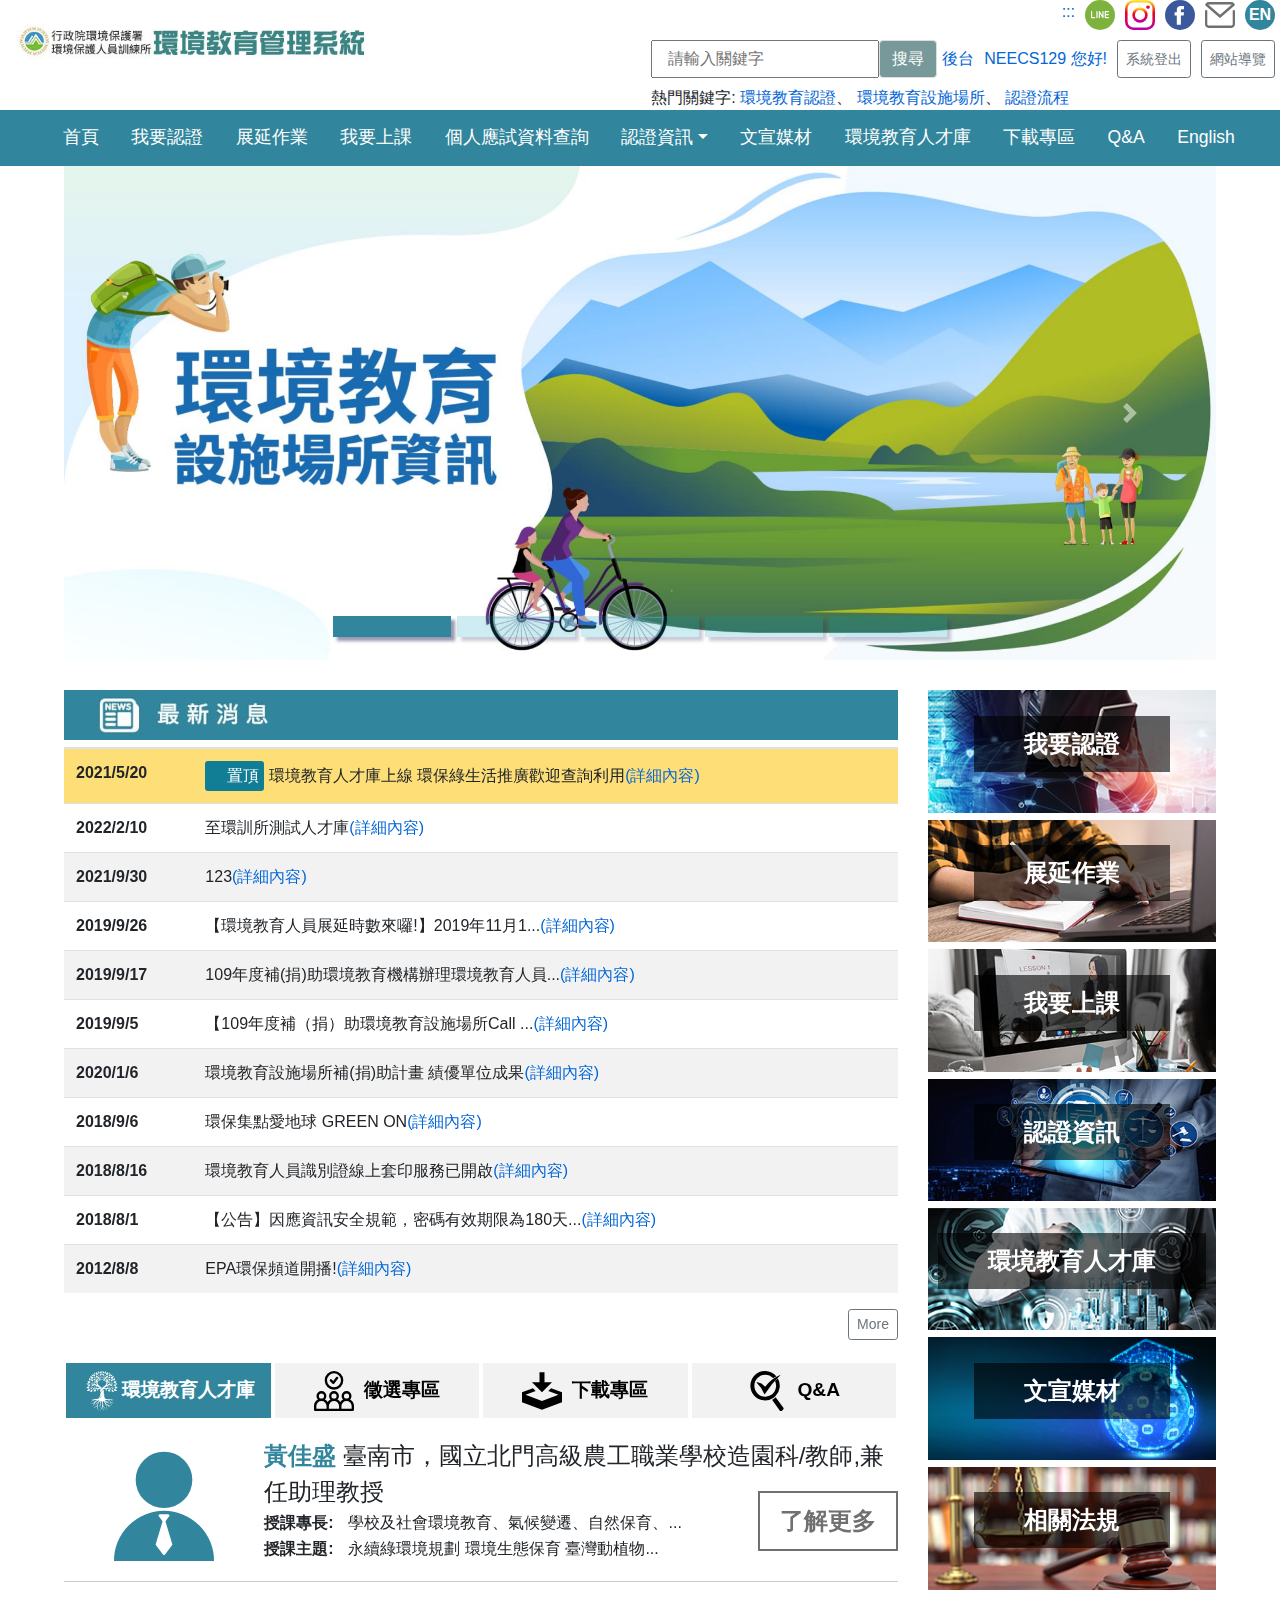
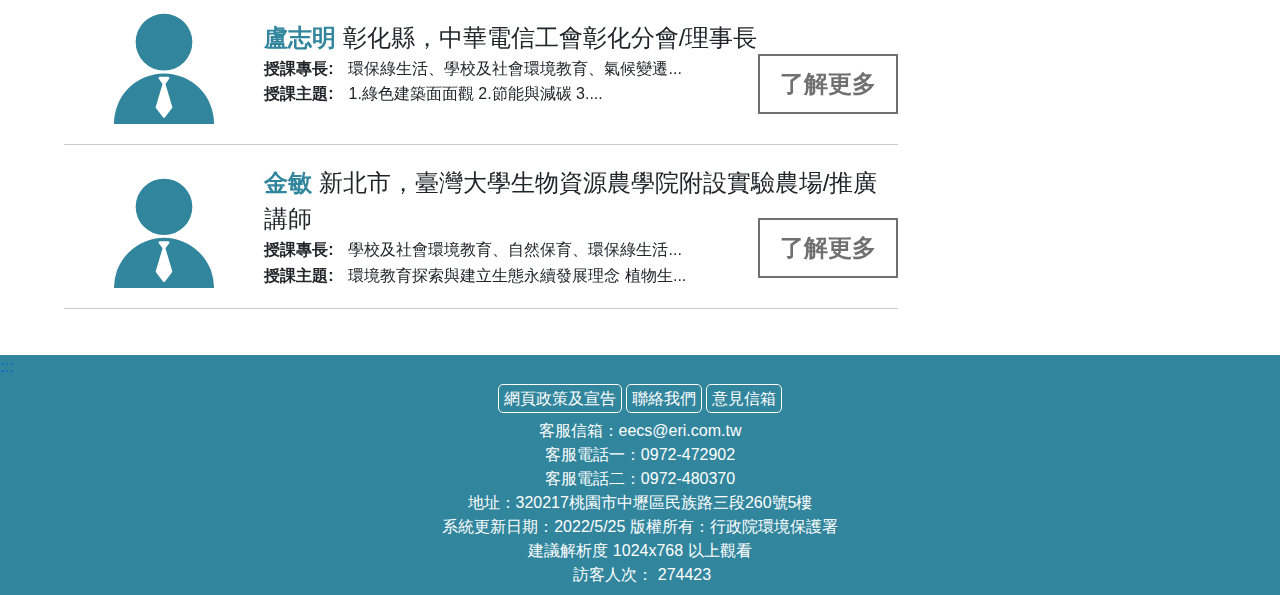
==== index.html @ 16976a70 "上傳" ====
<!DOCTYPE html>
<!-- saved from url=(0025)https://neecs.eri.com.tw/ -->
<html lang="zh-hant">

<head>
    <meta http-equiv="Content-Type" content="text/html; charset=UTF-8">

    <meta name="viewport" content="width=device-width, initial-scale=1.0">
    <title>首頁 - 環境教育認證系統</title>
    <link href="https://neecs.eri.com.tw/img/favicon.jpg" rel="shortcut icon">
    <link rel="stylesheet" href="./首頁 - 環境教育認證系統_files/jquery-ui.min2.css">
    <link rel="stylesheet" href="./首頁 - 環境教育認證系統_files/bootstrap.css">
    <link rel="stylesheet" href="css/frontRWD.css">
    <link rel="stylesheet" href="./首頁 - 環境教育認證系統_files/mobile.css">
    <link rel="stylesheet" href="./首頁 - 環境教育認證系統_files/site.css">
    <link rel="stylesheet" href="./首頁 - 環境教育認證系統_files/dataTables.bootstrap4.css">
    <!--響應式table-->
    <link rel="stylesheet" href="./首頁 - 環境教育認證系統_files/responsive.bootstrap4.min.css">
    <!--響應式table-->
    <link rel="stylesheet" href="./首頁 - 環境教育認證系統_files/sweetalert2.min.css">
    <link rel="stylesheet" href="./首頁 - 環境教育認證系統_files/font-awesome.css">
    <link rel="stylesheet" href="./首頁 - 環境教育認證系統_files/MyStyle.css">
    <link rel="stylesheet" href="./首頁 - 環境教育認證系統_files/front.css">



    <script src="chrome-extension://jhffgcfmcckgmioipfnmbannkpncfipo/util.js"></script>
    <script src="chrome-extension://jhffgcfmcckgmioipfnmbannkpncfipo/pagejs.js"></script>
</head>

<body>
    <div class="accessibility-area">
        <a href="https://neecs.eri.com.tw/#main__accesskey" title="跳到主要內容區塊" class="sr-only sr-only-focusable">跳到主要內容區塊</a>
    </div>
    <header>
        <h1>
            <a class="nav-link" href="https://neecs.eri.com.tw/">
                <img src="./首頁 - 環境教育認證系統_files/logo2S.jpg" class="img-responsive" alt="環境教育認證系統">
            </a>
        </h1>
        <button class="navbar-toggler" type="button" data-toggle="collapse" data-target="#navbarSupportedContent" aria-controls="navbarSupportedContent" aria-expanded="false" aria-label="Toggle navigation">
            <div class="hamburger" id="hamburger-1">
                <span class="line"></span>
                <span class="line"></span>
                <span class="line"></span>
            </div>
        </button>
    </header>
    <nav class="navbar-expand-lg navbar-light">
        <div id="navbarSupportedContent">
            <div id="login_btn">
                <div class="social">
                    <a href="https://neecs.eri.com.tw/#U" id="U" name="U" accesskey="U" class="accesskey u" title="上方選單區導盲磚">:::</a>
                    <a class="line2" title="Line" href="https://line.me/R/ti/p/KjOox0U09B">line </a>
                    <a class="ig" href="https://www.instagram.com/epa.tw/" title="Instagram">ig</a>
                    <a class="fb" href="https://www.epa.gov.tw/Page/5BE8739FFBB880CB" title="Facebook">fb</a>
                    <a class="mail" href="https://epamail.epa.gov.tw/front/mailboxhome" title="mail">mail</a>
                    <a class="en" href="https://neecs.eri.com.tw/Home/CertificationSystem" target="_blank" title="EN(另開視窗)">EN</a>
                </div>
                <div id="Login_nologin" class="btn_pic">
                    <div class="search_wrap">
                        <div class="search_border">
                            <input name="ctl00$ctl12$uc_NavMain1$top_search_input_CN" type="text" id="top_search_input_CN" accesskey="S" class="text KeyWord" placeholder="請輸入關鍵字" title="請輸入關鍵字">
                            <input type="submit" name="SearchBtn" value="搜尋" id="SearchBtn" class="btn SearchBtn" title="搜尋">
                        </div>
                    </div>


                    <div class="vertical-center">
                        <a href="https://neecs.eri.com.tw/HomeBack">後台</a>
                        <a title="編輯使用者基本資料" href="https://neecs.eri.com.tw/Identity/Account/Manage">NEECS129 您好!</a>
                    </div>
                    <a class="btn btn-sm btn-outline-secondary" onclick="$(&#39;#FormLogout&#39;).submit()">系統登出</a>
                    <form id="FormLogout" action="https://neecs.eri.com.tw/Identity/Account/Logout?returnUrl=%2F" method="post">
                        <input name="__RequestVerificationToken" type="hidden" value="CfDJ8HjahxQIEBlGg841dfKz64_T1qoPFSyXPS_8TKcqHaDJ8P2VUqZ4GgnYWwSPkQtTiGCu6Mzw_IKrqwDwXfSeJU7fPe9ChEt1d0nw-Ohmi6DUoEa4ky0oUFh6xXynkRCOwpFti_ll0K5j3buG_UykFvAPuUFwh2ij6OVkF8XoUMRdm2Sr4nSpJvH7aEEXuLhT6g"></form>


                    <a class="btn btn-sm btn-outline-secondary" title="網站導覽" href="https://neecs.eri.com.tw/Home/SiteMap">網站導覽</a>
                </div>
                <div style="float:left">
                    熱門關鍵字:
                    <a href="https://neecs.eri.com.tw/#" onclick="gsc_set(&#39;環境教育認證&#39;)">環境教育認證</a>、
                    <a href="https://neecs.eri.com.tw/#" onclick="gsc_set(&#39;環境教育設施場所&#39;)">環境教育設施場所</a>、
                    <a href="https://neecs.eri.com.tw/#" onclick="gsc_set(&#39;認證流程&#39;)">認證流程</a>
                </div>
            </div>
            <div class="blue">
                <ul class="navbar-nav">
                    <li class="nav-item active">
                        <a class="nav-link" href="https://neecs.eri.com.tw/">首頁<span class="sr-only">(current)</span></a>
                    </li>
                    <li class="nav-item dropdown">
                        <a class="nav-link" href="https://neecs.eri.com.tw/Home/ApplyType">
                            我要認證
                        </a>
                    </li>
                    <li class="nav-item">
                        <a class="nav-link" href="https://neecs.eri.com.tw/Home/ExtensionApplyType">展延作業</a>
                    </li>
                    <li class="nav-item">
                        <a class="nav-link" href="https://neecs.eri.com.tw/Home/ClassInfo">我要上課</a>
                    </li>
                    <li class="nav-item ">
                        <a class="nav-link" href="https://neecs.eri.com.tw/EPTI_F/EPTI_C-2-3.aspx?Type=C">
                            個人應試資料查詢
                        </a>
                    </li>
                    <li class="nav-item dropdown">
                        <a class="nav-link dropdown-toggle" href="https://neecs.eri.com.tw/#" id="navbarDropdown" role="button" data-toggle="dropdown" aria-haspopup="true" aria-expanded="true">認證資訊</a>
                        <div class="dropdown-menu" aria-labelledby="navbarDropdown">
                            <a class="dropdown-item" href="https://neecs.eri.com.tw/Home/LecturerQry">環境教育認證人員查詢</a>
                            <a class="dropdown-item" href="https://neecs.eri.com.tw/Home/AgencyQry">環境教育認證機構查詢</a>
                            <a class="dropdown-item" href="https://neecs.eri.com.tw/Home/PlaceQry">環境教育設施場所查詢</a>
                        </div>
                    </li>
                    <li class="nav-item dropdown">
                        <a class="nav-link" href="https://neecs.eri.com.tw/Home/ActivitySysMessageIndex">文宣媒材</a>
                    </li>
                    <li class="nav-item ">
                        <a class="nav-link" href="https://neecs.eri.com.tw/Home/TalentPool">
                            環境教育人才庫
                        </a>
                    </li>
                    <li class="nav-item">
                        <a class="nav-link" href="https://neecs.eri.com.tw/Home/DLZone">下載專區</a>
                    </li>
                    <li class="nav-item">
                        <a class="nav-link" href="https://neecs.eri.com.tw/Home/FaqZone">Q&amp;A</a>
                    </li>
                    <li class="nav-item">
                        <a class="nav-link" href="https://neecs.eri.com.tw/Home/CertificationSystem">English</a>
                    </li>
                </ul>
            </div>
        </div>
    </nav>
    <div class="container width1500 p-0 mt-4">

        <noscript>您的瀏覽器不支援JavaScript，請更換支援 JavaScript 的瀏覽器。</noscript>
        <main role="main" class="pb-3">
            <a href="https://neecs.eri.com.tw/#" title="中間區域" id="ace_m" accesskey="C">:::</a>
            <div id="carouselExampleIndicators" class="carousel slide" data-ride="carousel" style="margin-top:-1.5rem;">
                <ol class="carousel-indicators">
                    <li tabindex="0" data-target="#carouselExampleIndicators" data-slide-to="0" class="active"></li>
                    <li tabindex="0" data-target="#carouselExampleIndicators" data-slide-to="1" class=""></li>
                    <li tabindex="0" data-target="#carouselExampleIndicators" data-slide-to="2" class=""></li>
                    <li tabindex="0" data-target="#carouselExampleIndicators" data-slide-to="3" class=""></li>
                    <li tabindex="0" data-target="#carouselExampleIndicators" data-slide-to="4" class=""></li>
                </ol>
                <div class="carousel-inner">
                    <div class="carousel-item active">
                        <a href="https://neecs.eri.com.tw/Home/PlaceQry" title="環境教育設施場所"><img class="d-block w-100" src="./首頁 - 環境教育認證系統_files/1560408625441.jpg" alt="一"></a>
                    </div>
                    <div class="carousel-item">
                        <a href="https://eecs.epa.gov.tw/frontRWD/document/Binder1.pdf" title="環境教育教學路線" target="_blank"><img class="d-block w-100" src="./首頁 - 環境教育認證系統_files/1560933007758.jpg" alt="二"></a>
                    </div>
                    <div class="carousel-item">
                        <a href="https://neecs.eri.com.tw/Home/NewsView?Pid=139" title="改變環境的行動力" target="_self"><img class="d-block w-100" src="./首頁 - 環境教育認證系統_files/banner1018c.jpg" alt="三"></a>
                    </div>
                    <div class="carousel-item">
                        <a href="https://neecs.eri.com.tw/Home/NewsView?Pid=170" title="臺灣環境教育" target="_self"><img class="d-block w-100" src="./首頁 - 環境教育認證系統_files/1100323111112.jpg" alt="四"></a>
                    </div>
                    <div class="carousel-item">
                        <a href="https://neecs.eri.com.tw/Home/NewsView?Pid=175" title="環境教育人才庫" target="_self"><img class="d-block w-100" src="./首頁 - 環境教育認證系統_files/master.png" alt="五"></a>
                    </div>
                </div>
                <a class="carousel-control-prev" href="https://neecs.eri.com.tw/#" role="button" data-slide="prev">
                    <span class="carousel-control-prev-icon" aria-hidden="true"></span>
                    <span class="sr-only">Previous</span>
                </a>
                <a class="carousel-control-next" href="https://neecs.eri.com.tw/#" role="button" data-slide="next">
                    <span class="carousel-control-next-icon" aria-hidden="true"></span>
                    <span class="sr-only">Next</span>
                </a>
            </div>
            <div class="row">
                <div class="leftcontent col-xl-9">
                    <div id="MainScreen">
                        <!-- 訊息選單 -->
                        <div id="ContentPlaceHolder1_sys_message" class="slideText row">
                        </div>

                        <ul id="ul1" class="nav nav-tabs">
                            <li id="li1" class="active active1" onclick="switch_news(&#39;news&#39;);return false;" style="padding-left: 0px;">
                                <a href="https://neecs.eri.com.tw/#" title="最新消息"><img id="ImgLi1" src="./首頁 - 環境教育認證系統_files/news1.jpg" alt="最新消息"></a>
                            </li>
                        </ul>
                        <div id="news_div" class="col-12">
                            <table class="table info table-striped" style="table-layout: auto">
                                <tbody>
                                    <tr style="background-color:#fdde77">
                                        <th scope="row">2021/5/20</th>
                                        <td>
                                            <div class="sticky">
                                                <i class="fa fa-arrow-up"></i> 置頂
                                            </div>
                                            環境教育人才庫上線 環保綠生活推廣歡迎查詢利用<a id="1155" href="https://neecs.eri.com.tw/Home/NewsView?Pid=1155" title="(詳細內容)">(詳細內容)</a>
                                        </td>
                                    </tr>
                                    <tr>
                                        <th scope="row">2022/2/10</th>
                                        <td>
                                            至環訓所測試人才庫<a id="1157" href="https://neecs.eri.com.tw/Home/NewsView?Pid=1157" title="(詳細內容)">(詳細內容)</a>
                                        </td>
                                    </tr>
                                    <tr>
                                        <th scope="row">2021/9/30</th>
                                        <td>
                                            123<a id="1156" href="https://neecs.eri.com.tw/Home/NewsView?Pid=1156" title="(詳細內容)">(詳細內容)</a>
                                        </td>
                                    </tr>
                                    <tr>
                                        <th scope="row">2019/9/26</th>
                                        <td>
                                            【環境教育人員展延時數來囉!】2019年11月1...<a id="145" href="https://neecs.eri.com.tw/Home/NewsView?Pid=145" title="(詳細內容)">(詳細內容)</a>
                                        </td>
                                    </tr>
                                    <tr>
                                        <th scope="row">2019/9/17</th>
                                        <td>
                                            109年度補(捐)助環境教育機構辦理環境教育人員...<a id="142" href="https://neecs.eri.com.tw/Home/NewsView?Pid=142" title="(詳細內容)">(詳細內容)</a>
                                        </td>
                                    </tr>
                                    <tr>
                                        <th scope="row">2019/9/5</th>
                                        <td>
                                            【109年度補（捐）助環境教育設施場所Call ...<a id="141" href="https://neecs.eri.com.tw/Home/NewsView?Pid=141" title="(詳細內容)">(詳細內容)</a>
                                        </td>
                                    </tr>
                                    <tr>
                                        <th scope="row">2020/1/6</th>
                                        <td>
                                            環境教育設施場所補(捐)助計畫 績優單位成果<a id="139" href="https://neecs.eri.com.tw/Home/NewsView?Pid=139" title="(詳細內容)">(詳細內容)</a>
                                        </td>
                                    </tr>
                                    <tr>
                                        <th scope="row">2018/9/6</th>
                                        <td>
                                            環保集點愛地球 GREEN ON<a id="103" href="https://neecs.eri.com.tw/Home/NewsView?Pid=103" title="(詳細內容)">(詳細內容)</a>
                                        </td>
                                    </tr>
                                    <tr>
                                        <th scope="row">2018/8/16</th>
                                        <td>
                                            環境教育人員識別證線上套印服務已開啟<a id="96" href="https://neecs.eri.com.tw/Home/NewsView?Pid=96" title="(詳細內容)">(詳細內容)</a>
                                        </td>
                                    </tr>
                                    <tr>
                                        <th scope="row">2018/8/1</th>
                                        <td>
                                            【公告】因應資訊安全規範，密碼有效期限為180天...<a id="82" href="https://neecs.eri.com.tw/Home/NewsView?Pid=82" title="(詳細內容)">(詳細內容)</a>
                                        </td>
                                    </tr>
                                    <tr>
                                        <th scope="row">2012/8/8</th>
                                        <td>
                                            EPA環保頻道開播!<a id="9" href="https://neecs.eri.com.tw/Home/NewsView?Pid=9" title="(詳細內容)">(詳細內容)</a>
                                        </td>
                                    </tr>
                                </tbody>
                            </table>
                            <a style="float:right;" class="btn btn-sm btn-outline-secondary" href="https://neecs.eri.com.tw/Home/News?mode=%E6%9C%80%E6%96%B0%E6%B6%88%E6%81%AF" title="更多訊息">More</a>&nbsp;&nbsp;
                        </div>
                        <div id="certifymsg_div" style="display: none;">
                            <table class="table">
                                <tbody>
                                </tbody>
                            </table>
                            <a style="float:right; " class="btn btn-sm btn-outline-secondary" href="https://neecs.eri.com.tw/Home/News?mode=%E8%AA%8D%E8%AD%89%E6%B6%88%E6%81%AF" title="更多訊息 ">More</a>&nbsp;&nbsp;
                        </div>
                    </div>
                    <div class="education">
                        <ul class="tab J-nav-tab">
                            <li>
                                <a class="on" href="https://neecs.eri.com.tw/#tabs-1">
                                    <div class="sidebar-content-title-sm">
                                        <span class="title-text text-normal-link">環境教育人才庫</span>
                                    </div>
                                </a>
                            </li>
                            <li>
                                <a href="https://neecs.eri.com.tw/#tabs-2">
                                    <div class="sidebar-content-title-sm">
                                        <span class="title-text text-normal-link">徵選專區</span>
                                    </div>
                                </a>
                            </li>
                            <li>
                                <a href="https://neecs.eri.com.tw/#tabs-3">
                                    <div class="sidebar-content-title-sm">
                                        <span class="title-text text-normal-link">下載專區</span>
                                    </div>
                                </a>
                            </li>
                            <li>
                                <a href="https://neecs.eri.com.tw/#tabs-4">
                                    <div class="sidebar-content-title-sm">
                                        <span class="title-text text-normal-link">Q&amp;A</span>
                                    </div>
                                </a>
                            </li>
                        </ul>
                        <div>
                            <!-- 環境教育人才庫 -->
                            <div class="code-downbox" id="tabs-1" style="display:block;">
                                <div class="person">
                                    <div class="peo"><img src="./首頁 - 環境教育認證系統_files/peo.svg" alt="環境教育人才庫"></div>
                                    <div class="peotxt">
                                        <div class="name_block">
                                            <span class="name">黃佳盛</span>
                                            <span class="address">臺南市，國立北門高級農工職業學校造園科/教師,兼任助理教授</span>
                                        </div>
                                        <ul class="professinal">
                                            <li>
                                                學校及社會環境教育、氣候變遷、自然保育、... </li>
                                            <li style="width:27em">
                                                永續綠環境規劃 環境生態保育 臺灣動植物... </li>
                                        </ul>
                                    </div>
                                    <a class="more200" href="https://neecs.eri.com.tw/Home/HumanItem?Id=57">了解更多</a>
                                </div>
                                <div class="person">
                                    <div class="peo"><img src="./首頁 - 環境教育認證系統_files/peo.svg" alt="環境教育人才庫"></div>
                                    <div class="peotxt">
                                        <div class="name_block">
                                            <span class="name">盧志明</span>
                                            <span class="address">彰化縣，中華電信工會彰化分會/理事長</span>
                                        </div>
                                        <ul class="professinal">
                                            <li>
                                                環保綠生活、學校及社會環境教育、氣候變遷... </li>
                                            <li style="width:27em">
                                                1.綠色建築面面觀 2.節能與減碳 3.... </li>
                                        </ul>
                                    </div>
                                    <a class="more200" href="https://neecs.eri.com.tw/Home/HumanItem?Id=17">了解更多</a>
                                </div>
                                <div class="person">
                                    <div class="peo"><img src="./首頁 - 環境教育認證系統_files/peo.svg" alt="環境教育人才庫"></div>
                                    <div class="peotxt">
                                        <div class="name_block">
                                            <span class="name">金敏</span>
                                            <span class="address">新北市，臺灣大學生物資源農學院附設實驗農場/推廣講師</span>
                                        </div>
                                        <ul class="professinal">
                                            <li>
                                                學校及社會環境教育、自然保育、環保綠生活... </li>
                                            <li style="width:27em">
                                                環境教育探索與建立生態永續發展理念 植物生... </li>
                                        </ul>
                                    </div>
                                    <a class="more200" href="https://neecs.eri.com.tw/Home/HumanItem?Id=77">了解更多</a>
                                </div>
                                <!-- 1人 -->
                                <!--<div class="person">
                        <div class="peo"><img src="img/peo.svg" alt="環境教育人才庫"></div>
                        <div class="peotxt">
                            <div class="name_block">
                                <span class="name">王小明</span>
                                <span class="address">台北市，xx國小任教</span>
                            </div>
                            <ul class="professinal">
                                <li>氣候變遷、自然保育、環保綠生活</li>
                                <li>
                                    <ol>
                                        <li>自然生態觀察</li>
                                        <li>地球科學導覽</li>
                                    </ol>
                                </li>
                            </ul>
                        </div>
                        <a class="more200" href="#">了解更多</a>
                    </div>-->
                                <!-- 2人 -->
                                <!--<div class="person">
                        <div class="peo"><img src="img/peo.svg" alt="環境教育人才庫"></div>
                        <div class="peotxt">
                            <div class="name_block">
                                <span class="name">王小明</span>
                                <span class="address">台北市，xx國小任教</span>
                            </div>
                            <ul class="professinal">
                                <li>氣候變遷、自然保育、環保綠生活</li>
                                <li>
                                    <ol>
                                        <li>自然生態觀察</li>
                                        <li>地球科學導覽</li>
                                    </ol>
                                </li>
                            </ul>
                        </div>
                        <a class="more200 " href="#">了解更多</a>
                    </div>-->
                                <!-- 3人 -->
                                <!--<div class="person">
                        <div class="peo"><img src="img/peo.svg" alt="環境教育人才庫"></div>
                        <div class="peotxt">
                            <div class="name_block">
                                <span class="name">王小明</span>
                                <span class="address">台北市，xx國小任教</span>
                            </div>
                            <ul class="professinal">
                                <li>氣候變遷、自然保育、環保綠生活</li>
                                <li>
                                    <ol>
                                        <li>自然生態觀察</li>
                                        <li>地球科學導覽</li>
                                    </ol>
                                </li>
                            </ul>
                        </div>
                        <a class="more200" href="#">了解更多</a>
                    </div>-->
                            </div>
                            <!-- 徵選專區 -->
                            <div class="code-downbox" id="tabs-2" style="display:none;">
                                <div class="Calltitle"> 標題：111年度徵選計畫</div>
                                <ul>
                                    <li><b>壹、 活動目的</b><br> 從綠生活開始，用行動改變社會。眾綠聚人，環保署邀您加入綠生活環境教育行動，並公開教學專長資訊於環境教育人才庫，提供社會各界查詢運用，為臺灣這塊土地深耕環教、共創永續！
                                    </li>
                                    <li>
                                        <b>貳、 辦理單位</b><br>主辦單位：行政院環境保護署環境保護人員訓練所<br> 執行單位：環境友善種子有限公司
                                    </li>
                                    <li><b>參、 徵選對象</b><br> 徵召 60名環保政策教學推廣之種子講師，歡迎具有環境教育人員認證資格，且實際從事環境教育教學推廣 2 年以上經驗者報名參加。</li>
                                </ul><br><br>
                                <a class="more200 more2002" href="https://neecs.eri.com.tw/Home/SolicitPlan">了解更多</a>
                            </div>
                            <div class="code-downbox" id="tabs-3" style="display:none;">
                                <ul>
                                    <li><a href="https://neecs.eri.com.tw/_updata/_downloadfile/2022/7c9bc3e2-faf7-4e48-8053-b71cf7f29a3b.odt" target="_blank" title="環境教育人員認證英文證明申請表(ODT檔)">環境教育人員認證英文證明申請表(ODT檔)</a></li>
                                    <li><a href="https://neecs.eri.com.tw/_updata/_downloadfile/2022/91a9048a-e377-424a-9571-5b7475bb3918.odt" target="_blank" title="環境教育機構認證英文證明申請表(ODT檔)">環境教育機構認證英文證明申請表(ODT檔)</a></li>
                                    <li><a href="https://neecs.eri.com.tw/_updata/_downloadfile/2022/31b254a6-2beb-425a-a18c-e4f6b85f310c.odt" target="_blank" title="環境教育設施場所認證英文證明申請表(ODT檔)">環境教育設施場所認證英文證明申請表(ODT檔)</a></li>
                                    <li><a href="https://www.epa.gov.tw/training/FBAE60FA8E5424EA" target="_blank" title="環境教育人員認證展延申請書及附表">環境教育人員認證展延申請書及附表</a></li>
                                    <li><a href="https://www.epa.gov.tw/training/38776ECE9C2C4B70" target="_blank" title="環境教育機構認證展延申請書及附表">環境教育機構認證展延申請書及附表</a></li>
                                    <li><a href="https://neecs.eri.com.tw/_updata/_downloadfile/2019/3/171d097a07a44cc9ae2d039694f36e76.odt" target="_blank" title="環境教育機構成果報告書格式規範(ODT檔)">環境教育機構成果報告書格式規範(ODT檔)</a></li>
                                    <li><a href="https://neecs.eri.com.tw/_updata/_downloadfile/2019/3/3d0acb263a594cabbf2bce201b22ad9c.odt" target="_blank" title="環境教育設施場所成果報告書格式規範(ODT檔)">環境教育設施場所成果報告書格式規範(ODT檔)</a></li>
                                    <li><a href="https://www.epa.gov.tw/training/498E25712B2B19A9" target="_blank" title="環境教育人員認證展延研習開課申請書及附表">環境教育人員認證展延研習開課申請書及附表</a></li>
                                </ul>
                                <a class="more2001" href="https://neecs.eri.com.tw/Home/DLZone">了解更多</a>
                            </div>
                            <div class="code-downbox" id="tabs-4" style="display:none;">
                                <div class="accordion QA" id="accordionExample">
                                    <div class="card">
                                        <div class="card-header" id="heading1">
                                            <h2 class="mb-0">
                                                <button class="btn-link btn-block text-left" type="button" data-toggle="collapse" data-target="#collapse1" aria-expanded="true" aria-controls="collapse1">
                                            <span class="qu">Q1</span>
                                            <p>如何以「學歷」申請環境教育人員認證？</p>
                                        </button>
                                            </h2>
                                        </div>

                                        <div id="collapse1" class="collapse" aria-labelledby="heading1" data-parent="#accordionExample">
                                            <div class="card-body">
                                                <span class="an">A1</span>
                                                <p>
                                                    符合下列情形之一者，得以「學歷」申請環境教育人員認證： 1、公立或立案之私立大學、獨立學院或專科學校，或經教育部承認之國外大學、獨立學院或專科學校畢業，並修畢環境相關領域課程24個學分以上，其中包含3個核心科目6個學分以上者(環境教育、環境倫理、環境教育教材教法，得以參加核發機關或環境教育機構所舉辦合計30小時以上研習時數代替)，得申請環境教育行政人員認證。 2、前款24個學分包含申請之專業領域18個學分以上者，得申請環境教育教學人員認證。
                                                </p>
                                            </div>
                                        </div>
                                    </div>
                                    <div class="card">
                                        <div class="card-header" id="heading2">
                                            <h2 class="mb-0">
                                                <button class="btn-link btn-block text-left" type="button" data-toggle="collapse" data-target="#collapse2" aria-expanded="true" aria-controls="collapse2">
                                            <span class="qu">Q2</span>
                                            <p>123</p>
                                        </button>
                                            </h2>
                                        </div>

                                        <div id="collapse2" class="collapse" aria-labelledby="heading2" data-parent="#accordionExample">
                                            <div class="card-body">
                                                <span class="an">A2</span>
                                                <p>
                                                    123
                                                </p>
                                            </div>
                                        </div>
                                    </div>
                                    <div class="card">
                                        <div class="card-header" id="heading3">
                                            <h2 class="mb-0">
                                                <button class="btn-link btn-block text-left" type="button" data-toggle="collapse" data-target="#collapse3" aria-expanded="true" aria-controls="collapse3">
                                            <span class="qu">Q3</span>
                                            <p>1-1=?</p>
                                        </button>
                                            </h2>
                                        </div>

                                        <div id="collapse3" class="collapse" aria-labelledby="heading3" data-parent="#accordionExample">
                                            <div class="card-body">
                                                <span class="an">A3</span>
                                                <p>
                                                    2
                                                </p>
                                            </div>
                                        </div>
                                    </div>
                                    <div class="card">
                                        <div class="card-header" id="heading4">
                                            <h2 class="mb-0">
                                                <button class="btn-link btn-block text-left" type="button" data-toggle="collapse" data-target="#collapse4" aria-expanded="true" aria-controls="collapse4">
                                            <span class="qu">Q4</span>
                                            <p>測試是否成功</p>
                                        </button>
                                            </h2>
                                        </div>

                                        <div id="collapse4" class="collapse" aria-labelledby="heading4" data-parent="#accordionExample">
                                            <div class="card-body">
                                                <span class="an">A4</span>
                                                <p>
                                                    否
                                                </p>
                                            </div>
                                        </div>
                                    </div>
                                    <div class="card">
                                        <div class="card-header" id="heading5">
                                            <h2 class="mb-0">
                                                <button class="btn-link btn-block text-left" type="button" data-toggle="collapse" data-target="#collapse5" aria-expanded="true" aria-controls="collapse5">
                                            <span class="qu">Q5</span>
                                            <p>申請環境教育人員之認證所需申請書，可於何處取得?</p>
                                        </button>
                                            </h2>
                                        </div>

                                        <div id="collapse5" class="collapse" aria-labelledby="heading5" data-parent="#accordionExample">
                                            <div class="card-body">
                                                <span class="an">A5</span>
                                                <p>
                                                    請至行政院環境保護署環境保護人員訓練所(https://www.epa.gov.tw/training/E9C1709670FE80D9)下載申請書表，依申請書說明填妥並檢送相關文件以掛號投遞，郵寄收件地址為：32024桃園市中壢區民族路3段260號5樓，行政院環境保護署環境保護人員訓練所收。
                                                </p>
                                            </div>
                                        </div>
                                    </div>
                                    <div class="card">
                                        <div class="card-header" id="heading6">
                                            <h2 class="mb-0">
                                                <button class="btn-link btn-block text-left" type="button" data-toggle="collapse" data-target="#collapse6" aria-expanded="true" aria-controls="collapse6">
                                            <span class="qu">Q6</span>
                                            <p>申請環境教育機構之認證所需申請書，可於何處取得?</p>
                                        </button>
                                            </h2>
                                        </div>

                                        <div id="collapse6" class="collapse" aria-labelledby="heading6" data-parent="#accordionExample">
                                            <div class="card-body">
                                                <span class="an">A6</span>
                                                <p>
                                                    請至行政院環境保護署環境保護人員訓練所(https://www.epa.gov.tw/training/6D0730C093C083B6)下載申請書表，依申請書說明填妥並檢送相關文件以掛號投遞，郵寄收件地址為：32024桃園市中壢區民族路3段260號5樓，行政院環境保護署環境保護人員訓練所收。
                                                </p>
                                            </div>
                                        </div>
                                    </div>
                                    <div class="card">
                                        <div class="card-header" id="heading7">
                                            <h2 class="mb-0">
                                                <button class="btn-link btn-block text-left" type="button" data-toggle="collapse" data-target="#collapse7" aria-expanded="true" aria-controls="collapse7">
                                            <span class="qu">Q7</span>
                                            <p>如何修改人員認證資訊內「認證資訊公開」資料？</p>
                                        </button>
                                            </h2>
                                        </div>

                                        <div id="collapse7" class="collapse" aria-labelledby="heading7" data-parent="#accordionExample">
                                            <div class="card-body">
                                                <span class="an">A7</span>
                                                <p>
                                                    人員認證資料修改(非聯絡資料)，請至「下載專區 &gt; 1.認證資料異動申請表」下載並填妥「環境教育人員認證申請資料異動聲明書」後傳真至環訓所(03-4020773、03-4020775)，待審核後將由專人協助修改。
                                                </p>
                                            </div>
                                        </div>
                                    </div>
                                    <div class="card">
                                        <div class="card-header" id="heading8">
                                            <h2 class="mb-0">
                                                <button class="btn-link btn-block text-left" type="button" data-toggle="collapse" data-target="#collapse8" aria-expanded="true" aria-controls="collapse8">
                                            <span class="qu">Q8</span>
                                            <p>環境教育人員認證期限為5年；期限到期後能夠再申請嗎？需具備哪些申請資格？</p>
                                        </button>
                                            </h2>
                                        </div>

                                        <div id="collapse8" class="collapse" aria-labelledby="heading8" data-parent="#accordionExample">
                                            <div class="card-body">
                                                <span class="an">A8</span>
                                                <p>
                                                    依據環境教育人員認證及管理辦法第15條規範，於人員認證期限到期前3~6個月可提出認證展延申請，並參考法規內容，選擇符合的展延資格提出認證展延申請。
                                                </p>
                                            </div>
                                        </div>
                                    </div>
                                    <a class="more2001" href="https://neecs.eri.com.tw/Home/FaqZone">了解更多</a>
                                </div>
                            </div>
                        </div>
                    </div>
                </div>
                <div class="rightbanner col-xl-3">
                    <a class="want_to_authenticate " title="我要認證 " href="https://neecs.eri.com.tw/Home/ApplyType">
                        <img src="./首頁 - 環境教育認證系統_files/right_banner1.jpg" alt=""> <span><p> 我要認證</p></span>
                    </a>
                    <a class="want_to_authenticate " href="https://neecs.eri.com.tw/Home/ExtensionApplyType" title="展延作業 ">
                        <img src="./首頁 - 環境教育認證系統_files/right_banner2.jpg" alt=""> <span><p> 展延作業</p></span>
                    </a>
                    <a class="want_to_authenticate " href="https://neecs.eri.com.tw/Home/ClassInfo" title="我要上課 ">
                        <img src="./首頁 - 環境教育認證系統_files/right_banner3.jpg" alt=""> <span><p> 我要上課</p></span>
                    </a>
                    <a class="want_to_authenticate " href="https://neecs.eri.com.tw/Home/LecturerQry" title="認證資訊 ">
                        <img src="./首頁 - 環境教育認證系統_files/right_banner4.jpg" alt=""> <span><p> 認證資訊</p></span>
                    </a>
                    <a class="want_to_authenticate " href="https://neecs.eri.com.tw/Home/TalentPool" title="環境教育人才庫 ">
                        <img src="./首頁 - 環境教育認證系統_files/right_banner5.jpg" alt=""> <span><p> 環境教育人才庫</p></span>
                    </a>
                    <a class="want_to_authenticate " href="https://neecs.eri.com.tw/Home/ActivitySysMessageIndex" title="文宣媒材 ">
                        <img src="./首頁 - 環境教育認證系統_files/right_banner6.jpg" alt=""> <span><p> 文宣媒材</p></span>
                    </a>
                    <a class="want_to_authenticate " href="https://neecs.eri.com.tw/Home/LawZone" title="相關法規 ">
                        <img src="./首頁 - 環境教育認證系統_files/right_banner7.jpg" alt=""> <span><p> 相關法規</p></span>
                    </a>
                </div>
            </div>
        </main>
    </div>
    <footer>
        <a href="https://neecs.eri.com.tw/#B" name="B" title="下方區域" accesskey="B">:::</a>
        <div class="text-center m-auto">
            <div class="text-center p-2">
                <a class="info" href="https://www.epa.gov.tw/Page/70E67DE2079DF931" target="_blank">網頁政策及宣告</a>
                <a class="info" data-toggle="modal" data-target="#exampleModalCenter">聯絡我們</a>
                <a class="info" href="https://epamail.epa.gov.tw/Front/MailBoxHome" target="_blank">意見信箱</a>
                <br>
                <div class="text-white mt-2">
                    客服信箱：eecs@eri.com.tw<br> 客服電話一：0972-472902
                    <br> 客服電話二：0972-480370
                    <br> 地址：320217桃園市中壢區民族路三段260號5樓
                    <br> 系統更新日期：2022/5/25 版權所有：行政院環境保護署<br> 建議解析度 1024x768 以上觀看<br> &nbsp;訪客人次： <span id="WebCounterTotal ">274423</span><br>
                </div>
            </div>
        </div>
    </footer>
    <script src="./首頁 - 環境教育認證系統_files/jquery.min.js.下載"></script>
    <script src="./首頁 - 環境教育認證系統_files/jquery-ui.min.js.下載"></script>
    <script src="./首頁 - 環境教育認證系統_files/popper.min.js.下載"></script>
    <script src="./首頁 - 環境教育認證系統_files/bootstrap.js.下載"></script>
    <script src="./首頁 - 環境教育認證系統_files/site.js.下載"></script>
    <script src="./首頁 - 環境教育認證系統_files/jquery.dataTables.min.js.下載"></script>
    <script src="./首頁 - 環境教育認證系統_files/dataTables.bootstrap4.min.js.下載"></script>
    <!--響應式table-->
    <script src="./首頁 - 環境教育認證系統_files/dataTables.responsive.min.js.下載"></script>
    <script src="./首頁 - 環境教育認證系統_files/responsive.bootstrap4.min.js.下載"></script>
    <!--響應式table-->
    <script src="./首頁 - 環境教育認證系統_files/sweetalert2.min.js.下載"></script>
    <script src="./首頁 - 環境教育認證系統_files/MyJS.js.下載"></script>
    <script src="./首頁 - 環境教育認證系統_files/vue.js.下載"></script>
    <script src="./首頁 - 環境教育認證系統_files/main.js.下載"></script>
    <script src="./首頁 - 環境教育認證系統_files/tableToExcel.js.下載"></script>

    <script>
        window.history.replaceState(null, null, window.location.href);
        $(function() {
            $("#SearchBtn").click(function() {
                var input = $("#top_search_input_CN").val();
                window.location.href = `/Home/SearchGE?searchInput=${input}`;
            })
        })

        function gsc_set(s) {
            window.location.href = `/Home/SearchGE?searchInput=${s}`;
        };
    </script>



    <div class="modal fade" id="exampleModalCenter" tabindex="-1" role="dialog" aria-labelledby="exampleModalCenterTitle" aria-hidden="true">
        <div class="modal-dialog modal-dialog-centered" role="document">
            <div class="modal-content">
                <div class="modal-header">
                    <h5 class="modal-title" id="exampleModalLongTitle">聯絡我們</h5>
                    <button type="button" class="close" data-dismiss="modal" aria-label="Close">
                    <span aria-hidden="true">×</span>
                </button>
                </div>
                <div class="modal-body">
                    <b>
                    <a href="https://neecs.eri.com.tw/Home/FaqZone" id="A6" title="Q&amp;A常見問題" style="color: Blue">
                        <u>相關常見問題可先參考Q&amp;A資訊</u>
                    </a>
                </b>
                    <br>
                    <br> 認證審查諮詢電話：
                    <br>
                    <b>
                    03-4020-789轉<br>
                    人員545<br>
                    機構607<br>
                    設施場所304、301、313
                </b><br>
                    <br> 系統操作諮詢電話：
                    <br>
                    <b>02-6630-9988轉107</b><br><b>03-4020789轉623</b><br><br> 上午09:00~11:50
                    <br> 下午13:30~18:00
                    <br> Email：
                    <a href="mailto:neecs@eri.com.tw" title="Email">
                    neecs@eri.com.tw
                </a><br>
                </div>
                <div class="modal-footer">
                    <button type="button" class="btn btn-secondary" data-dismiss="modal">Close</button>
                </div>
            </div>
        </div>
    </div>
</body>

</html>
---- css/frontRWD.css ----
﻿@import url("reset.css");
* {
    box-sizing: border-box;
}

body {
    margin: 0px;
    padding: 0px;
}

img {
    border-width: 0;
}

#container {
    width: 1004px;
    margin-right: auto;
    margin-left: auto;
    text-align: left;
    position: relative;
}

#container .mainpic {
    position: absolute;
    height: 138px;
    width: 247px;
    top: 116px;
    left: 0px;
    z-index: 1;
}

#top {
    background-image: url(../img/top.jpg);
    height: 225px;
    width: 1004px;
    position: relative;
}

#top_general {
    background-image: url(../img/top_general.jpg);
    height: 225px;
    width: 1004px;
    position: relative;
}

#main {
    min-height: 250px;
    font-size: 0.813rem;
    color: #545454;
    line-height: 20px;
}

a:link {
    text-decoration: none;
}

a:visited {
    text-decoration: none;
}

a:hover {
    color: #396f15;
    text-decoration: none;
}

ul {
    margin: 0px;
    padding: 0px;
    list-style-type: none;
    /*font-size: 0.938px;*/
}

#top .message,
#top_general .message {
    background-image: url(../img/message.gif);
    height: 30px;
    width: 333px;
    position: absolute;
    bottom: 13px;
    left: 550px;
    font-size: 0.813rem;
    color: #2370b8;
    background-repeat: no-repeat;
    padding-top: 75px;
    padding-left: 35px;
    padding-right: 30px;
}

#newsmenu {
    bottom: 11px;
}

#newsmenu ul {
    margin: 0px;
    list-style-type: none;
    border-bottom-width: 2px;
    border-bottom-style: solid;
    border-bottom-color: #ff951c;
    padding: 0px 0px 0px 16px;
    height: 30px;
}

#newsmenu li {
    float: left;
    margin: 0px;
    padding: 0px;
}

#newsmenu .news a {
    background-image: url(../img/btn_news.gif);
    display: block;
    height: 30px;
    width: 105px;
    float: left;
}

#newsmenu .news a:hover {
    background-image: url(../img/btn_news_over.gif);
}

#newsmenu .news_link {
    background-image: url(../img/btn_news_over.gif);
    display: block;
    height: 30px;
    width: 105px;
    float: left;
}

#newsmenu .system a {
    background-image: url(../img/btn_system.gif);
    display: block;
    width: 105px;
    float: left;
    height: 30px;
}

#newsmenu .system a:hover {
    background-image: url(../img/btn_system_over.gif);
}

#newsmenu .system_link {
    background-image: url(../img/btn_system_over.gif);
    display: block;
    width: 105px;
    float: left;
    height: 30px;
}

#newsmenu .certifymsg a {
    background-image: url(../img/btn_certify.gif);
    display: block;
    height: 30px;
    width: 105px;
    float: left;
}

#newsmenu .certifymsg a:hover {
    background-image: url(../img/btn_certify_over.gif);
}

#newsmenu .certifymsg_link {
    background-image: url(../img/btn_certify_over.gif);
    display: block;
    width: 105px;
    float: left;
    height: 30px;
}

#top .mainmenu,
#top_general .mainmenu {
    position: absolute;
    bottom: 0px;
    left: 323px;
}

#top .mainmenu ul,
#top_general .mainmenu ul {
    margin: 0px;
    padding: 0px;
    list-style-type: none;
}

#top .mainmenu li,
#top_general .mainmenu li {
    float: left;
    margin: 0px;
    padding: 0px;
}

#top .mainmenu .home a,
#top_general .mainmenu .home a {
    background-image: url(../img/menu_home.gif);
    display: block;
    height: 51px;
    width: 56px;
    float: left;
}

#top .mainmenu .menu1 a,
#top_general .mainmenu .menu1 a {
    background-image: url(../img/menu_1.gif);
    display: block;
    height: 51px;
    width: 121px;
    float: left;
}

#top .mainmenu .menu2 a,
#top_general .mainmenu .menu2 a {
    background-image: url(../img/menu_2.gif);
    display: block;
    height: 51px;
    width: 126px;
    float: left;
}

#top .mainmenu .menu3 a,
#top_general .mainmenu .menu3 a {
    background-image: url(../img/menu_3.gif);
    display: block;
    height: 51px;
    width: 126px;
    float: left;
}

#top .mainmenu .menu4 a,
#top_general .mainmenu .menu4 a {
    background-image: url(../img/menu_4.gif);
    display: block;
    height: 51px;
    width: 125px;
    float: left;
}

#top .mainmenu .menu5 a,
#top_general .mainmenu .menu5 a {
    background-image: url(../img/menu_5.gif);
    display: block;
    height: 51px;
    width: 123px;
    float: left;
}

#top .mainmenu .menu6 a,
#top_general .mainmenu .menu6 a {
    background-image: url(../img/menu_6.gif);
    display: block;
    height: 51px;
    width: 123px;
    float: left;
}

#top .mainmenu .menu7 a,
#top_general .mainmenu .menu7 a {
    background-image: url(../img/menu_7.gif);
    display: block;
    height: 51px;
    width: 123px;
    float: left;
}

#top .mainmenu .menu1 a:hover,
#top_general .mainmenu .menu1 a:hover {
    background-image: url(../img/menu_1_over.gif);
}

#top .mainmenu .menu2 a:hover,
#top_general .mainmenu .menu2 a:hover {
    background-image: url(../img/menu_2_over.gif);
}

#top .mainmenu .menu3 a:hover,
#top_general .mainmenu .menu3 a:hover {
    background-image: url(../img/menu_3_over.gif);
}

#top .mainmenu .menu4 a:hover,
#top_general .mainmenu .menu4 a:hover {
    background-image: url(../img/menu_4_over.gif);
}

#top .mainmenu .menu5 a:hover,
#top_general .mainmenu .menu5 a:hover {
    background-image: url(../img/menu_5_over.gif);
}

#top .mainmenu .menu6 a:hover,
#top_general .mainmenu .menu6 a:hover {
    background-image: url(../img/menu_6_over.gif);
}

#top .mainmenu .menu7 a:hover,
#top_general .mainmenu .menu7 a:hover {
    background-image: url(../img/menu_7_over.gif);
}

#top .mainmenu .menu1_link,
#top_general .mainmenu .menu1_link {
    background-image: url(../img/menu_1_over.gif);
    display: block;
    height: 51px;
    width: 121px;
    float: left;
}

#top .mainmenu .menu2_link,
#top_general .mainmenu .menu2_link {
    background-image: url(../img/menu_2_over.gif);
    display: block;
    height: 51px;
    width: 126px;
    float: left;
}

#top .mainmenu .menu3_link,
#top_general .mainmenu .menu3_link {
    background-image: url(../img/menu_3_over.gif);
    display: block;
    height: 51px;
    width: 126px;
    float: left;
}

#top .mainmenu .menu4_link,
#top_general .mainmenu .menu4_link {
    background-image: url(../img/menu_4_over.gif);
    display: block;
    height: 51px;
    width: 125px;
    float: left;
}

#top .mainmenu .menu5_link,
#top_general .mainmenu .menu5_link {
    background-image: url(../img/menu_5_over.gif);
    display: block;
    height: 51px;
    width: 123px;
    float: left;
}

#top .mainmenu .menu6_link,
#top_general .mainmenu .menu6_link {
    background-image: url(../img/menu_6_over.gif);
    display: block;
    height: 51px;
    width: 123px;
    float: left;
}

#top .mainmenu .menu7_link,
#top_general .mainmenu .menu7_link {
    background-image: url(../img/menu_7_over.gif);
    display: block;
    height: 51px;
    width: 123px;
    float: left;
}

#main #left {
    width: 235px;
    margin-right: 12px;
    margin-left: 12px;
    _margin-left: 6px;
    float: left;
    margin-top: 29px;
}

.btn_pic {
    margin-bottom: 8px;
    display: flex;
}

.btn_pic a {
    margin: 0 5px;
}

.search {
    background-image: url('../img/search.gif');
    height: 49px;
    width: 235px;
    position: relative;
    margin-bottom: 8px;
    top: 0px;
    left: 0px;
}

.search input {
    width: 102px;
    font-size: 0.813rem;
    border-width: 1px;
    border-style: solid;
    border-color: #FFF #FFF #FFF #8B9843;
    line-height: 20px;
    height: 20px;
    padding-left: 3px;
    position: absolute;
    left: 48px;
    top: 12px;
}

.search .btn a {
    height: 30px;
    width: 65px;
    position: absolute;
    right: 10px;
    top: 10px;
    display: block;
}


/*.download {
    background-image: url(../img/doenload_bg.gif);
    background-repeat: repeat-y;
    margin-bottom: 8px;
}*/


/*.download .top {
    background-image: url(../img/doenload_top.gif);
    background-repeat: no-repeat;
    height: 40px;
    width: 235px;
}

.download .down {
    background-image: url(../img/doenload_down.gif);
    background-repeat: no-repeat;
    height: 18px;
    width: 235px;
    overflow: hidden;
}*/

.download .list {
    margin: 0px;
    padding: 2px 17px 0px 18px;
    font-size: 0.813rem;
}

.download .list ul {
    font-size: 0.813rem;
}

.more {
    text-align: right;
    height: 9px;
}

.minlink {
    background-image: url(../img/link_bg.gif);
    background-repeat: repeat-y;
    text-align: center;
    margin-bottom: 8px;
}

.minlink .top {
    background-image: url(../img/link_top.gif);
    background-repeat: no-repeat;
    height: 8px;
    width: 235px;
}

.minlink .down {
    background-image: url(../img/link_down.gif);
    background-repeat: no-repeat;
    height: 8px;
    width: 235px;
    overflow: hidden;
}

#login {
    /*background-image: url(../img/log_bg.gif);*/
    background-repeat: repeat-y;
    margin-bottom: 8px;
    color: #000;
    text-align: center;
    font-size: 0.938rem;
    line-height: 24px;
}

.smallbtn a {
    background-image: url(../img/btn_bg.gif);
    background-repeat: repeat-x;
    font-size: 0.75rem;
    ;
    float: left;
    height: 19px;
    height: 17px;
    margin-right: 8px;
    padding-top: 2px;
    padding-right: 6px;
    padding-left: 6px;
    line-height: 19px;
    border: 1px solid #88d62c;
    color: #FFF;
    display: block;
}

.smallbtn a:link,
.smallbtn a:visited,
.smallbtn a:hover {
    color: #FFF;
    text-decoration: none;
}

#login .top {
    background-image: url(../img/log_top.gif);
    height: 11px;
    width: 235px;
    background-repeat: no-repeat;
    overflow: hidden;
}

#login .foot {
    background-image: url(../img/log_down.gif);
    background-repeat: no-repeat;
    height: 12px;
    width: 235px;
    overflow: hidden;
}

#main #right {
    width: 733px;
    float: left;
    margin-top: 9px;
    background-image: url(../img/outline_bg.gif);
    background-repeat: repeat-y;
}

#main #right_home {
    width: 733px;
    float: left;
}

.flashbanner {
    background-image: url(../img/flash_bg.gif);
    background-repeat: no-repeat;
    background-position: left 85px;
    margin-left: 15px;
    padding-left: 60px;
    padding-top: 20px;
}

#right .top {
    background-image: url(../img/outline_top.gif);
    background-repeat: no-repeat;
    height: 7px;
    width: 733px;
    overflow: hidden;
}

.location {
    background-color: #e0dede;
    height: 29px;
    text-align: left;
    margin-top: 0px;
    line-height: 29px;
}

#right .content {
    min-height: 490px;
    padding-top: 10px;
    padding-right: 20px;
    padding-bottom: 10px;
    padding-left: 20px;
}

#right .down {
    background-image: url(../img/outline_down.gif);
    background-repeat: no-repeat;
    height: 7px;
    width: 733px;
    overflow: hidden;
}

#foot {
    background-image: url(../img/foot.gif);
    height: 128px;
    width: 1004px;
    position: relative;
}

#foot .site_info {
    display: block;
    height: 100px;
    left: 280px;
    position: absolute;
    bottom: 0px;
    padding: 0px;
    margin-bottom: 0px;
    /*color:#E8E9A3;*/
    color: #ffffff;
    text-align: center;
}

#foot .site_info a {
    color: #ffe400;
}

#foot .site_info a:hover {
    color: #9ffffe;
}

#foot .site_info .phone {
    float: left;
}

.clear {
    clear: both;
}

.title_log {
    margin-right: auto;
    margin-left: auto;
    width: 566px;
    background-image: url(../img/title_login.gif);
    background-repeat: no-repeat;
    margin-top: 20px;
    height: 35px;
}

.title_search {
    margin-right: auto;
    margin-left: auto;
    width: 566px;
    background-image: url(../img/title_idcard.gif);
    background-repeat: no-repeat;
    margin-top: 20px;
    height: 35px;
}

.help_icon {
    margin-right: auto;
    margin-left: auto;
    width: 16px;
    background-image: url(../img/help.png);
    background-repeat: no-repeat;
    height: 16px;
    float: right;
}

.help_move {
    margin-right: auto;
    margin-left: auto;
    width: 24px;
    background-image: url(../img/tv.png);
    background-repeat: no-repeat;
    height: 24px;
    float: left;
}

.help_move a {
    width: 24;
    height: 24px;
    display: block;
}

.wait_loading {
    margin-right: auto;
    margin-left: auto;
    width: 32px;
    background-image: url(../img/throbber.gif);
    background-repeat: no-repeat;
    height: 32px;
}

.download_icon {
    background: transparent url('../img/dl_icon.png') no-repeat right top;
    padding-right: 12px;
}

.print_icon {
    background: transparent url('../img/gnome_printer.png') no-repeat right top;
    padding-right: 20px;
    white-space: nowrap;
}

#area_login {
    background-image: url(../img/login_bg.gif);
    background-repeat: repeat-y;
    width: 477px;
    margin-right: auto;
    margin-left: auto;
    margin-top: 20px;
    text-align: center;
}

#area_login .logtop {
    background-image: url(../img/login_top.gif);
    height: 13px;
    overflow: hidden;
}

#area_login .logmain {
    position: relative;
    width: 303px;
    margin-right: auto;
    margin-left: auto;
    height: 60px;
    margin-top: 10px;
    text-align: left;
    top: 0px;
    left: 21px;
}

.logmain input {
    background-color: #8fa459;
    height: 16px;
    border: 1px solid #dff1b0;
    color: #FFF;
    width: 140px;
    padding-left: 3px;
}

#area_login .logmain_gpki {
    position: relative;
    width: 303px;
    margin-right: auto;
    margin-left: auto;
    height: 80px;
    margin-top: 10px;
    text-align: left;
    top: 0px;
    left: 21px;
}

#area_login .inputcss {
    background-color: #8fa459;
    height: 16px;
    border: 1px solid #dff1b0;
    color: #FFF;
    width: 140px;
    padding-left: 3px;
}

#area_login .logid {
    background-image: url(../img/id.gif);
    background-repeat: no-repeat;
    padding-left: 35px;
    position: absolute;
    background-position: 0px 3px;
}

#area_login .logpw {
    background-image: url(../img/pw.gif);
    background-repeat: no-repeat;
    padding-left: 35px;
    position: absolute;
    top: 26px;
    background-position: 0px 3px;
}

#area_login .logbtn a {
    background-image: url('../img/btn_login1.gif');
    height: 40px;
    width: 65px;
    position: absolute;
    right: 11px;
    top: 3px;
}

#area_login .logbtn1 a {
    background-image: url('../img/btn_search.gif');
    height: 40px;
    width: 65px;
    position: absolute;
    right: 11px;
    top: 3px;
}

#area_login .searchbtn a {
    background-image: url(../img/btn_search.gif);
    height: 40px;
    width: 65px;
    position: absolute;
    right: 5px;
    top: 3px;
}

.SearchBtn {
    border: 1px solid #DDDDDD;
    font-size: 1em;
    background-color: #779999;
}

#area_login .logdown {
    background-image: url(../img/login_down.gif);
    height: 75px;
    overflow: hidden;
    margin-top: 5px;
}


/* 110506新增 */

#searchbox {
    background-image: url(../img/searchbox_bg.gif);
    background-repeat: repeat-y;
    width: 674px;
    margin-right: auto;
    margin-left: auto;
}

#searchbox .searchtop {
    background-image: url(../img/searchbox_top.gif);
    height: 17px;
}

#searchbox .searchform {}

#searchbox .searchdown {
    background-image: url(../img/searchbox_down.gif);
    height: 15px;
}

.searchform {
    padding-right: 30px;
    padding-left: 30px;
    padding-bottom: 10px;
}

.searchform div {
    margin-top: 8px;
}

.searchform label {
    float: left;
    width: 100px;
    text-align: right;
    margin-right: 5px;
}

.searchform input {
    vertical-align: text-bottom;
}

.searchresult {
    margin: 20px;
}

.searchresult li {
    border-bottom-width: 1px;
    border-bottom-style: dotted;
    border-bottom-color: #CCC;
    padding-bottom: 5px;
}

.searchresult .title,
.searchresult .title a:link {
    font-size: 0.938rem;
    font-weight: bold;
    color: #346B21;
    margin-bottom: 5px;
}

.searchresult .title a:hover {
    font-size: 0.938rem;
    font-weight: bold;
    color: #8AAF3D;
    margin-bottom: 5px;
}

.searchresult .text {
    font-size: 0.813rem;
    color: #575757;
}

#main_table {
    border: 2px solid #d6d6d6;
    border-collapse: collapse;
}

#main_table caption {
    border-top-width: 1px;
    border-right-width: 1px;
    border-left-width: 1px;
    border-top-style: solid;
    border-right-style: solid;
    border-left-style: solid;
    border-top-color: #246c3e;
    border-right-color: #246c3e;
    border-left-color: #246c3e;
    background-image: url(../img/table_title.gif);
    background-repeat: repeat-x;
    height: 35px;
    font-size: 0.938rem;
    line-height: 35px;
    font-weight: bold;
    color: #385501;
    padding-left: 15px;
    text-align: left;
}

#main_table table {
    border: 1px solid #246c3e;
}

#main_table tbody th {
    background-image: url(../img/table_left.gif);
    background-repeat: repeat;
    padding: 5px;
    width: 130px;
    border-bottom-width: 1px;
    border-bottom-style: solid;
    border-bottom-color: #a0bf23;
    font-size: 0.938rem;
    color: #575757;
    text-align: center;
}

#main_table tbody th em {
    color: #f00;
    font-style: normal;
    font-weight: bold;
}

#main_table tbody td {
    border-bottom-width: 1px;
    border-bottom-style: solid;
    border-bottom-color: #a0bf23;
    font-size: 0.938rem;
    line-height: 20px;
    color: #575757;
    padding-left: 10px;
    padding-top: 5px;
    padding-right: 10px;
    padding-bottom: 5px;
    text-align: left;
}

.td_blue label {
    color: Blue;
}


/* 110510新增 */

.main_title {
    background-image: url(../img/title01.gif);
    height: 47px;
    width: 613px;
    margin-right: auto;
    margin-left: auto;
    margin-top: 10px;
    font-size: 1.25rem;
    line-height: 47px;
    font-weight: bold;
    color: #575757;
    padding-left: 55px;
    font-family: "新細明體";
}

.treelist {
    margin-top: 20px;
    margin-right: 30px;
    margin-bottom: 20px;
    margin-left: 50px;
}

.treelist1 {
    list-style: none;
    /* 去除條列符號 */
    display: inline;
    /* 水平排列 */
    float: left;
    /* 將li元素預設的逐行排列，改成向左方浮動排列 */
    margin-top: 20px;
    margin-right: 30px;
    margin-bottom: 20px;
    margin-left: 50px;
    padding-left: 10px;
    text-align: center;
    overflow: auto;
    /* 區塊元素裡面有浮動元素的話，區塊元素要設overflow:auto，它才會自動依照內容變化大小 */
    white-space: nowrap;
    width: 575px;
}

.level1 {
    background-image: url(../img/btn_bg1.gif);
    background-repeat: repeat-x;
    padding-top: 4px;
    padding-top: 0px;
    padding-right: 12px;
    padding-bottom: 3px;
    padding-bottom: 0px;
    padding-left: 12px;
    border: 1px solid #82d8bb;
    font-family: "新細明體";
    line-height: 26px;
    height: 26px;
    width: 280px;
    float: left;
    clear: both;
    margin-top: 6px;
    font-size: 0.938rem;
}

.level1a {
    list-style: none;
    display: inline;
    float: left;
    /* 將li元素預設的逐行排列，改成向左方浮動排列 */
    background-image: url(../img/btn_bg1.gif);
    background-repeat: repeat-x;
    padding-top: 4px;
    padding-top: 0px;
    padding-right: 12px;
    padding-bottom: 3px;
    padding-bottom: 0px;
    padding-left: 12px;
    border: 1px solid #82d8bb;
    font-family: "新細明體";
    line-height: 26px;
    height: 26px;
    width: 280px;
    clear: both;
    margin-top: 6px;
    font-size: 0.938rem;
    overflow: hidden;
    /* 超過範圍隱藏 */
    white-space: nowrap;
    /* 不斷行 */
}

.level1b {
    list-style: none;
    display: inline-block;
    float: none;
    background-image: url(../img/btn_bg1.gif);
    background-repeat: repeat;
    padding-top: 0px;
    padding-right: 2px;
    padding-bottom: 0px;
    padding-left: 2px;
    border: 1px solid #82d8bb;
    font-family: "新細明體";
    line-height: 90px;
    height: 90px;
    width: 180px;
    clear: both;
    margin-top: 6px;
    margin-left: 1px;
    margin-right: 1px;
    font-size: 0.938rem;
    /* overflow: hidden; 超過範圍隱藏 */
    /* white-space: nowrap; 不斷行 */
}

.level2 {
    _margin-top: 26px;
    margin-left: 10px;
    margin-right: 0px;
    margin-bottom: 0px;
    margin-top: 20px;
}

.level2 li {
    background-image: url(../img/linkline.gif);
    background-repeat: no-repeat;
    height: 35px;
    line-height: 38px;
    margin-top: -18px;
    text-indent: 3px;
}

.level3 {
    background-image: url(../img/btn_bg1.gif);
    background-repeat: repeat-x;
    padding-top: 4px;
    padding-top: 0px;
    padding-right: 12px;
    padding-bottom: 3px;
    padding-bottom: 0px;
    padding-left: 12px;
    border: 1px solid #82d8bb;
    font-family: "新細明體";
    line-height: 26px;
    height: 26px;
    width: 250px;
    float: left;
    clear: both;
    margin-top: 6px;
    font-size: 0.938rem;
}

.level4 {
    list-style: none;
    list-style-type: none;
    padding-left: 12px;
    width: 550px;
}


/* 110620新增 */

.btn_area {
    margin-right: auto;
    margin-left: auto;
    width: 486px;
    margin-top: 20px;
}

.btn_area .mainbtn a {
    margin-right: 10px;
    margin-bottom: 10px;
    height: 160px;
    width: 233px;
    float: left;
}

.btn_area #cert_btn1 a {
    background-image: url(../img/btn3_1.gif);
    background-repeat: no-repeat;
}

.btn_area #cert_btn1 a:hover {
    background-image: url(../img/btn3_1_over.gif);
    background-repeat: no-repeat;
}

.btn_area #cert_btn2 a {
    background-image: url(../img/btn3_2.gif);
    background-repeat: no-repeat;
}

.btn_area #cert_btn2 a:hover {
    background-image: url(../img/btn3_2_over.gif);
    background-repeat: no-repeat;
}

.btn_area #cert_btn3 a {
    background-image: url(../img/btn3_3.gif);
    background-repeat: no-repeat;
}

.btn_area #cert_btn3 a:hover {
    background-image: url(../img/btn3_3_over.gif);
    background-repeat: no-repeat;
}

.btn_area #cert_btn4 a {
    background-image: url(../img/btn3_4.gif);
    background-repeat: no-repeat;
}

.btn_area #cert_btn4 a:hover {
    background-image: url(../img/btn3_4_over.gif);
    background-repeat: no-repeat;
}


/*----------------------------------------------------------------------------------------------*/


/*分頁樣式*/

#page-selector {
    font-size: 11px;
}

#page-selector ul {
    list-style: none outside none;
    margin-top: 8px;
    margin-left: 10px;
}

#page-selector ul li {
    float: left;
    padding: 0 7px 0 0;
}

#page-selector input {
    padding: 4px 0;
    border: 1px solid #AAA;
    font-family: verdana;
    font-size: 10px;
}

#page-selector input.current {
    border-right: none;
    width: 40px;
    text-align: right;
}

#page-selector input.total {
    margin-right: 7px;
    border-left: 0;
    color: #999;
    width: 50px;
    text-align: left;
}

#page-selector a {
    display: block;
    width: 20px;
    height: 25px;
}

#page-selector a.page-select-first {
    background: transparent url('../img/page-select-first.gif') no-repeat left top;
}

#page-selector a.page-select-prev {
    background: transparent url('../img/page-select-prev.gif') no-repeat left top;
}

#page-selector a.page-select-next {
    background: transparent url('../img/page-select-next.gif') no-repeat left top;
}

#page-selector a.page-select-last {
    background: transparent url('../img/page-select-last.gif') no-repeat left top;
}

.perpagecount {
    font-size: 0.75rem;
    ;
    float: left;
}

.perpagecount select {
    border: 1px solid #AAA;
    font-family: verdana;
    font-size: 10px;
}


/*輸入框*/

.dt_input,
.dt_input_clearable,
.dt_graduate {
    width: 100px;
}


/*FAQ*/

ul.faq_list li h3 {
    background: url("../img/icon_q.gif") no-repeat scroll left 2px transparent;
    color: #009900;
    font-size: 100%;
    margin-left: 15px;
    padding-left: 25px;
}

ul.faq_list li p {
    background: url("../img/icon_a.gif") no-repeat scroll left 4px transparent;
    font-size: 100% !important;
    margin-left: 15px !important;
    padding-left: 25px;
}

ul.faq_list span {
    background: none repeat scroll 0 0 #99FF99;
}


/*首頁訊息排版*/

.msg_area {
    width: 700px;
}

.msg_area .msg_item {
    margin-right: 10px;
    margin-bottom: 10px;
    height: 80px;
    width: 223px;
    float: left;
}

*html .msg_area .msg_item {
    margin-right: 8px;
    margin-bottom: 10px;
    height: 80px;
    width: 223px;
    float: left;
}

.msg_area .msg_item h1 {
    font-size: 0.75rem;
    overflow: hidden;
    white-space: nowrap;
    margin: 0 0 0 0;
}

.msg_area .msg_item p {
    margin: 0 0 0 0;
}

.msg_area .msg_item img {
    float: left;
    height: 56px;
    width: 80;
}


/*最新消息*/

ul.msg_list li h3 {
    color: #009900;
    font-size: 100%;
    margin-left: 0px;
    padding-left: 10px;
}

ul.msg_list li p {
    font-size: 100% !important;
    margin-left: 0px !important;
    padding-left: 10px;
}

ul.msg_list span {
    background: none repeat scroll 0 0 #99FF99;
}


/*分隔線*/

.separate_line {
    background: url("../img/form_horizon.gif") repeat-x scroll left bottom transparent;
    display: block;
    height: 1px;
    margin: 3px auto 1px;
}


/* 110711 新增資源查詢 */

.resource {
    width: 616px;
    margin-right: auto;
    margin-left: auto;
    background-repeat: repeat-y;
    margin-top: 10px;
    margin-bottom: 10px;
}

.resource ul {
    margin: 0px;
    padding: 0px;
    list-style-type: none;
}

.resource li {
    background-repeat: no-repeat;
    float: left;
    width: 255px;
    padding: 0px 10px 0px 23px;
    line-height: 20px;
    margin: 0px 0px 8px 0px;
}

#resource1 {
    background-image: url(../img/resource1_bg.gif);
}

#resource2 {
    background-image: url(../img/resource2_bg.gif);
}

#resource3 {
    background-image: url(../img/resource3_bg.gif);
}

#resource4 {
    background-image: url(../img/resource4_bg.gif);
}

#resource1 .top {
    background-image: url(../img/resource1_top.gif);
    height: 56px;
    width: 616px;
}

#resource1 .down {
    background-image: url(../img/resource1_down.gif);
    height: 14px;
    width: 616px;
}

#resource2 .top {
    background-image: url(../img/resource2_top.gif);
    height: 56px;
    width: 616px;
}

#resource2 .down {
    background-image: url(../img/resource2_down.gif);
    height: 14px;
    width: 616px;
}

#resource3 .top {
    background-image: url(../img/resource3_top.gif);
    height: 56px;
    width: 616px;
}

#resource3 .down {
    background-image: url(../img/resource3_down.gif);
    height: 14px;
    width: 616px;
}

#resource4 .top {
    background-image: url(../img/resource4_top.gif);
    height: 56px;
    width: 616px;
}

#resource4 .down {
    background-image: url(../img/resource4_down.gif);
    height: 14px;
    width: 616px;
}

#resource_list1,
#resource_list2,
#resource_list3,
#resource_list4 {
    margin: 10px 15px 0px 25px;
}

#resource_list1 li {
    background-image: url(../img/resource1_icon.gif);
}

#resource_list2 li {
    background-image: url(../img/resource2_icon.gif);
}

#resource_list3 li {
    background-image: url(../img/resource3_icon.gif);
}

#resource_list4 li {
    background-image: url(../img/resource4_icon.gif);
}

.Horizontal_List li {
    float: left;
    background-image: none;
    padding-left: 0px;
    padding-right: 10px;
}

.Horizontal_List ul {
    list-style-type: none;
    padding: 0px;
    margin: 0px;
}

.address_input {
    width: 30em;
}

.bg_img {
    background-image: url(../img/bgimg.jpg);
    background-repeat: no-repeat;
    background-position: center bottom;
    min-height: 650px;
}


/* 20120813 無障礙 */

.access {
    left: 0;
    position: absolute;
    top: 0;
    z-index: 0;
}

.access a {
    color: #FFFFFF;
    text-decoration: none;
}


/* 20120813 連結美化按鈕 */


/* 指定基本的背景圖與按鈕高度 */

.btn_s1,
.btn_s1 span.s1_h {
    background-image: url(../img/btn_S1.gif);
    background-repeat: no-repeat;
    height: 47px;
    display: inline-block;
}


/* 按鈕前端圖示處理 */

.btn_s1 span.s1_h {
    background-position: 0 -47px;
    width: 84px;
    float: left
}


/* 按鈕主區塊處理 */

.btn_s1 {
    background-position: 100% -47px;
    width: auto;
    padding-right: 26px;
    line-height: 47px;
    color: #369;
    text-decoration: none;
    font-weight: bold;
    font-size: 0.938rem;
    text-align: center;
    margin: 5px;
}


/* 游標移過去時變色換圖相關處理 */

a.btn_s1: hover {
    background-position: 100% 0;
    color: #930
}

a.btn_s1: hover span.s1_h {
    background-position: 0 0
}

.tab_h4 {
    color: Red;
}


/* 操作補助說明 */

.divMSG {
    border-left: 5px solid #fce27c;
    background-color: #f6ebc1;
    color: Red;
    padding: 5px;
    width: 300px;
}


/* 申請書列印粗體紅字 */

.bred a:link {
    color: red;
    font-weight: bold;
    text-decoration: none;
}

.bred a:visited {
    color: red;
    font-weight: bold;
    text-decoration: none;
}

.bred a:hover {
    color: #396f15;
    font-weight: bold;
    text-decoration: none;
}

.lendesc {
    color: brown;
}

.lencss {
    color: blue;
    font-weight: bold;
}

@media screen and (max-width: 1200px) {
    .divMSG {
        display: block;
    }
}

@media screen and (min-width: 1200px) {
    .divMSG {
        display: none;
    }
}


/*展延專用樣式*/

.main_ex {
    border-collapse: collapse;
    text-align: left;
}

.main_ex caption {
    background-image: url("../img/table_title_ex.gif");
    background-repeat: repeat-x;
    border-left: 2px solid #7cafaf;
    border-right: 2px solid #7cafaf;
    border-top: 2px solid #7cafaf;
    color: #fff;
    font-size: 0.938rem;
    font-weight: bold;
    height: 35px;
    line-height: 35px;
    padding-left: 15px;
    text-align: left;
}

.main_ex table {
    border-bottom: 2px solid #7cafaf;
    border-left: 2px solid #7cafaf;
    border-right: 2px solid #7cafaf;
}

.main_ex tbody th {
    background-image: url("../img/table_left_ex.gif");
    background-repeat: repeat-y;
    border-bottom: 1px solid #7cafaf;
    color: #575757;
    font-size: 0.938rem;
    padding: 5px;
    text-align: right;
    width: 140px;
}

.main_ex tbody td {
    border-bottom: 1px solid #7cafaf;
    color: #575757;
    font-size: 0.938rem;
    line-height: 20px;
    padding: 5px 5px;
    text-align: left;
}

.main_exa,
.space_list a,
#aNew {
    color: #0066FF;
}

.main_ex p {
    font-size: 10pt;
    margin-bottom: -5px;
}

#container {
    width: 1004px;
    margin-right: auto;
    margin-left: auto;
    text-align: left;
    position: relative;
}

#container .mainpic {
    position: absolute;
    height: 138px;
    width: 247px;
    top: 116px;
    left: 0px;
    z-index: 1;
}

#top {
    background-image: url(../img/top.jpg);
    height: 225px;
    width: 1004px;
    position: relative;
}

#main {
    _height: 250px;
    min-height: 250px;
    font-size: 0.813rem;
    color: #545454;
    line-height: 20px;
}

a:link {
    text-decoration: none;
}

a:visited {
    text-decoration: none;
}

a:hover {
    color: #396f15;
    text-decoration: none;
}

ul {
    margin: 0px;
    padding: 0px;
    list-style-type: none;
    /*font-size: 1.2rem;*/
}

li {
    margin-bottom: 7px;
    background-repeat: no-repeat;
    padding-left: 18px;
    /*    line-height: 18px;*/
}

#top .message {
    background-image: url(../img/message.gif);
    height: 30px;
    width: 333px;
    position: absolute;
    bottom: 13px;
    left: 550px;
    font-size: 0.813rem;
    color: #2370b8;
    background-repeat: no-repeat;
    padding-top: 75px;
    padding-left: 35px;
    padding-right: 30px;
}

#top .newsmenu {
    position: absolute;
    left: 320px;
    bottom: 11px;
    width: 624px;
}

#top .newsmenu ul {
    margin: 0px;
    list-style-type: none;
    border-bottom-width: 2px;
    border-bottom-style: solid;
    border-bottom-color: #ff951c;
    padding: 0px 0px 0px 16px;
    height: 30px;
}

#top .newsmenu li {
    float: left;
    margin: 0px;
    padding: 0px;
}

#top .newsmenu .news a {
    background-image: url(../img/btn_news.gif);
    display: block;
    height: 30px;
    width: 105px;
    float: left;
}

#top .newsmenu .news a:hover {
    background-image: url(../img/btn_news_over.gif);
}

#top .newsmenu .news_link {
    background-image: url(../img/btn_news_over.gif);
    display: block;
    height: 30px;
    width: 105px;
    float: left;
}

#top .newsmenu .system a {
    background-image: url(../img/btn_system.gif);
    display: block;
    width: 105px;
    float: left;
    height: 30px;
}

#top .newsmenu .system a:hover {
    background-image: url(../img/btn_system_over.gif);
}

#top .newsmenu .system_link {
    background-image: url(../img/btn_system_over.gif);
    display: block;
    width: 105px;
    float: left;
    height: 30px;
}

#top .mainmenu {
    position: absolute;
    bottom: 0px;
    left: 323px;
}

#top .mainmenu ul {
    margin: 0px;
    padding: 0px;
    list-style-type: none;
}

#top .mainmenu li {
    float: left;
    margin: 0px;
    padding: 0px;
}

#top .mainmenu .home a {
    background-image: url(../img/menu_home.gif);
    display: block;
    height: 51px;
    width: 56px;
    float: left;
}

#top .mainmenu .menu1 a {
    background-image: url(../img/menu_1.gif);
    display: block;
    height: 51px;
    width: 150px;
    float: left;
}

#top .mainmenu .menu2 a {
    background-image: url(../img/menu_2.gif);
    display: block;
    height: 51px;
    width: 150px;
    float: left;
}

#top .mainmenu .menu3 a {
    background-image: url(../img/menu_3.gif);
    display: block;
    height: 51px;
    width: 150px;
    float: left;
}

#top .mainmenu .menu4 a {
    background-image: url(../img/menu_4.gif);
    display: block;
    height: 51px;
    width: 150px;
    float: left;
}

#top .mainmenu .menu1 a:hover {
    background-image: url(../img/menu_1_over.gif);
}

#top .mainmenu .menu2 a:hover {
    background-image: url(../img/menu_2_over.gif);
}

#top .mainmenu .menu3 a:hover {
    background-image: url(../img/menu_3_over.gif);
}

#top .mainmenu .menu4 a:hover {
    background-image: url(../img/menu_4_over.gif);
}

#top .mainmenu .menu1_link {
    background-image: url(../img/menu_1_over.gif);
    display: block;
    height: 51px;
    width: 150px;
    float: left;
}

#top .mainmenu .menu2_link {
    background-image: url(../img/menu_2_over.gif);
    display: block;
    height: 51px;
    width: 150px;
    float: left;
}

#top .mainmenu .menu3_link {
    background-image: url(../img/menu_3_over.gif);
    display: block;
    height: 51px;
    width: 150px;
    float: left;
}

#top .mainmenu .menu4_link {
    background-image: url(../img/menu_4_over.gif);
    display: block;
    height: 51px;
    width: 150px;
    float: left;
}

#main #left {
    width: 235px;
    margin-right: 12px;
    margin-left: 12px;
    _margin-left: 6px;
    float: left;
    margin-top: 29px;
}

.btn_pic {
    margin-bottom: 8px;
}

.search {
    background-image: url(../img/search.gif);
    height: 49px;
    width: 235px;
    position: relative;
    margin-bottom: 8px;
}

.search input {
    width: 102px;
    font-size: 0.813rem;
    border-width: 1px;
    border-style: solid;
    border-color: #FFF #FFF #FFF #8B9843;
    line-height: 20px;
    height: 20px;
    padding-left: 3px;
    position: absolute;
    left: 48px;
    top: 12px;
}

.search .btn a {
    height: 30px;
    width: 65px;
    position: absolute;
    right: 10px;
    top: 10px;
    display: block;
}


/*.download {
    background-image: url(../img/doenload_bg.gif);
    background-repeat: repeat-y;
    margin-bottom: 8px;
}*/


/*.download .top {
    background-image: url(../img/doenload_top.gif);
    background-repeat: no-repeat;
    height: 40px;
    width: 235px;
}

.download .down {
    background-image: url(../img/doenload_down.gif);
    background-repeat: no-repeat;
    height: 18px;
    width: 235px;
    overflow: hidden;
}*/

.download .list {
    margin: 0px;
    padding: 2px 17px 0px 18px;
    font-size: 0.813rem;
}

.download .list ul {
    font-size: 0.813rem;
}

.more {
    text-align: right;
    height: 9px;
}

.minlink {
    background-image: url(../img/link_bg.gif);
    background-repeat: repeat-y;
    text-align: center;
}

.minlink .top {
    background-image: url(../img/link_top.gif);
    background-repeat: no-repeat;
    height: 8px;
    width: 235px;
}

.minlink .down {
    background-image: url(../img/link_down.gif);
    background-repeat: no-repeat;
    height: 8px;
    width: 235px;
    overflow: hidden;
}

#login {
    /*background-image: url(../img/log_bg.gif);*/
    background-repeat: repeat-y;
    margin-bottom: 8px;
    color: #000;
    text-align: center;
    font-size: 0.938rem;
    line-height: 24px;
}

.smallbtn a {
    background-image: url(../img/btn_bg.gif);
    background-repeat: repeat-x;
    font-size: 0.75rem;
    ;
    float: left;
    height: 19px;
    height: 17px\0;
    margin-right: 8px;
    padding-top: 2px\0;
    padding-right: 6px;
    padding-left: 6px;
    line-height: 19px;
    border: 1px solid #88d62c;
    color: #FFF;
    display: block;
}

.smallbtn a:link,
.smallbtn a:visited,
.smallbtn a:hover {
    color: #FFF;
    text-decoration: none;
}

#login .top {
    background-image: url(../img/log_top.gif);
    height: 11px;
    width: 235px;
    background-repeat: no-repeat;
    overflow: hidden;
}

#login .foot {
    background-image: url(../img/log_down.gif);
    background-repeat: no-repeat;
    height: 12px;
    width: 235px;
    overflow: hidden;
}

#main #right {
    width: 733px;
    float: left;
    margin-top: 9px;
    background-image: url(../img/outline_bg.gif);
    background-repeat: repeat-y;
}

#main #right_home {
    width: 733px;
    float: left;
}

.news_list {
    padding-left: 80px;
    padding-right: 60px;
}

.flashbanner {
    background-image: url(../img/flash_bg.gif);
    background-repeat: no-repeat;
    background-position: left 85px;
    margin-left: 15px;
    padding-left: 60px;
    padding-top: 20px;
}

#right .top {
    background-image: url(../img/outline_top.gif);
    background-repeat: no-repeat;
    height: 7px;
    width: 733px;
    overflow: hidden;
}

.location {
    background-color: #e0dede;
    height: 29px;
    text-align: left;
    position: relative;
    margin-top: 0px;
    line-height: 29px;
}

#right .content {
    min-height: 365px;
    _height: 378px;
    padding-top: 10px;
    padding-right: 20px;
    padding-bottom: 10px;
    padding-left: 20px;
}

#right .down {
    background-image: url(../img/outline_down.gif);
    background-repeat: no-repeat;
    height: 7px;
    width: 733px;
    overflow: hidden;
}

#foot {
    background-image: url(../img/foot.gif);
    height: 128px;
    width: 1004px;
    position: relative;
}

#foot .contact a {
    display: block;
    height: 65px;
    width: 76px;
    position: absolute;
    bottom: 4px;
    left: 365px;
}

.clear {
    clear: both;
}

.floatleft {
    position: absolute;
    left: 0px;
    top: 0px;
}

.floatright {
    position: absolute;
    right: 0px;
    _right: -1px;
    top: 0px;
}


/* 110412新增 */

.title_log {
    margin-right: auto;
    margin-left: auto;
    width: 566px;
    background-image: url(../img/title_login.gif);
    background-repeat: no-repeat;
    margin-top: 20px;
    height: 35px;
}

#area_login {
    background-image: url(../img/login_bg.gif);
    background-repeat: repeat-y;
    width: 477px;
    margin-right: auto;
    margin-left: auto;
    margin-top: 20px;
    text-align: center;
}

#area_login .logtop {
    background-image: url(../img/login_top.gif);
    height: 13px;
    overflow: hidden;
}

#area_login .logmain {
    position: relative;
    /*width: 260px;*/
    margin-right: auto;
    margin-left: auto;
    height: 60px;
    margin-top: 10px;
    text-align: left;
}

.logmain input {
    background-color: #8fa459;
    height: 16px;
    border: 1px solid #dff1b0;
    color: #FFF;
    width: 140px;
    padding-left: 3px;
}

#area_login .logid {
    background-image: url(../img/id.gif);
    background-repeat: no-repeat;
    padding-left: 35px;
    position: absolute;
    background-position: 0px 3px;
}

#area_login .logpw {
    background-image: url(../img/pw.gif);
    background-repeat: no-repeat;
    padding-left: 35px;
    position: absolute;
    top: 26px;
    background-position: 0px 3px;
}

#area_login .logbtn a {
    background-image: url(../img/btn_login1.gif);
    height: 40px;
    width: 65px;
    position: absolute;
    right: 10px;
    top: 3px;
}

#area_login .logdown {
    background-image: url(../img/login_down.gif);
    height: 75px;
    overflow: hidden;
    margin-top: 5px;
}


/* 110506新增 */

#searchbox {
    background-image: url(../img/searchbox_bg.gif);
    background-repeat: repeat-y;
    width: 674px;
    margin-right: auto;
    margin-left: auto;
}

#searchbox .searchtop {
    background-image: url(../img/searchbox_top.gif);
    height: 17px;
}

#searchbox .searchform {}

#searchbox .searchdown {
    background-image: url(../img/searchbox_down.gif);
    height: 15px;
}

.searchform {
    padding-right: 30px;
    padding-left: 30px;
    padding-bottom: 10px;
}

.searchform div {
    margin-top: 8px;
}

.searchform label {
    float: left;
    width: 100px;
    text-align: right;
    margin-right: 5px;
}

.searchform input {
    vertical-align: text-bottom;
}

.searchresult {
    margin: 20px;
}

.searchresult li {
    border-bottom-width: 1px;
    border-bottom-style: dotted;
    border-bottom-color: #CCC;
    padding-bottom: 5px;
}

.searchresult .title,
.searchresult .title a:link,
.searchresult .title a:visited {
    font-size: 0.938rem;
    font-weight: bold;
    color: #346B21;
    margin-bottom: 5px;
}

.searchresult .title a:hover {
    font-size: 0.938rem;
    font-weight: bold;
    color: #8AAF3D;
    margin-bottom: 5px;
}

.searchresult .text {
    font-size: 0.813rem;
    color: #575757;
}

#main_table {
    border: 2px solid #d6d6d6;
    border-collapse: collapse;
}

#main_table caption {
    border-top-width: 1px;
    border-right-width: 1px;
    border-left-width: 1px;
    border-top-style: solid;
    border-right-style: solid;
    border-left-style: solid;
    border-top-color: #246c3e;
    border-right-color: #246c3e;
    border-left-color: #246c3e;
    background-image: url(../img/table_title.gif);
    background-repeat: repeat-x;
    height: 35px;
    font-size: 0.938rem;
    line-height: 35px;
    font-weight: bold;
    color: #385501;
    padding-left: 15px;
    text-align: left;
}

#main_table table {
    border: 1px solid #246c3e;
}

#main_table tbody th {
    background-image: url(../img/table_left.gif);
    background-repeat: repeat-y;
    padding: 5px;
    width: 130px;
    border-bottom-width: 1px;
    border-bottom-style: solid;
    border-bottom-color: #a0bf23;
    font-size: 0.938rem;
    color: #575757;
    text-align: center;
}

#main_table tbody td {
    border-bottom-width: 1px;
    border-bottom-style: solid;
    border-bottom-color: #a0bf23;
    font-size: 0.938rem;
    line-height: 20px;
    color: #575757;
    padding-left: 10px;
    text-align: left;
    padding-top: 5px;
    padding-right: 10px;
    padding-bottom: 5px;
}


/* 110510新增 */

.main_title {
    background-image: url(../img/title01.gif);
    height: 47px;
    width: 613px;
    margin-right: auto;
    margin-left: auto;
    margin-top: 10px;
    font-size: 1.25rem;
    line-height: 47px;
    font-weight: bold;
    color: #575757;
    padding-left: 55px;
    font-family: "新細明體";
}

.treelist {
    margin-top: 20px;
    margin-right: 30px;
    margin-bottom: 20px;
    margin-left: 50px;
}

.level1 {
    background-image: url(../img/btn_bg1.gif);
    background-repeat: repeat-x;
    padding-top: 4px;
    padding-top: 0px;
    padding-right: 12px;
    padding-bottom: 3px;
    padding-bottom: 0px;
    padding-left: 12px;
    border: 1px solid #82d8bb;
    font-family: "新細明體";
    line-height: 26px;
    height: 26px;
    float: left;
    clear: both;
    margin-top: 6px;
    font-size: 0.938rem;
}

.level2 {
    _margin-top: 26px;
    margin-left: 10px;
    margin-right: 0px;
    margin-bottom: 0px;
    margin-top: 20px;
}

.level2 li {
    background-image: url(../img/linkline.gif);
    background-repeat: no-repeat;
    height: 35px;
    line-height: 38px;
    margin-top: -18px;
    text-indent: 3px;
}


/* 110620新增 */

.btn_area {
    margin-right: auto;
    margin-left: auto;
    width: 486px;
    margin-top: 20px;
}

.btn_area .mainbtn {
    margin-right: 10px;
    margin-bottom: 10px;
    height: 160px;
    width: 233px;
    float: left;
}


/* 110711 新增資源查詢 */

#resource1 {
    width: 616px;
    margin-right: auto;
    margin-left: auto;
    background-image: url(../img/resource1_bg.gif);
    background-repeat: repeat-y;
    margin-top: 10px;
    margin-bottom: 10px;
}

#resource1 .top {
    background-image: url(../img/resource1_top.gif);
    height: 56px;
    width: 616px;
}

#resource_list1 {
    margin-top: 10px;
    margin-right: 15px;
    margin-bottom: 0px;
    margin-left: 25px;
}

#resource_list1 ul {
    margin: 0px;
    padding: 0px;
    list-style-type: none;
}

#resource_list1 li {
    background-image: url(../img/resource1_icon.gif);
    background-repeat: no-repeat;
    float: left;
    width: 255px;
    padding-top: 0px;
    padding-right: 10px;
    padding-bottom: 0px;
    padding-left: 23px;
    line-height: 20px;
    margin-top: 0px;
    margin-right: 0px;
    margin-bottom: 8px;
    margin-left: 0px;
}

#resource1 .down {
    background-image: url(../img/resource1_down.gif);
    height: 14px;
    width: 616px;
}

#resource2 {
    width: 616px;
    margin-right: auto;
    margin-left: auto;
    background-image: url(../img/resource2_bg.gif);
    background-repeat: repeat-y;
    margin-top: 10px;
    margin-bottom: 10px;
}

#resource2 .top {
    background-image: url(../img/resource2_top.gif);
    height: 56px;
    width: 616px;
}

#resource_list2 {
    margin-top: 10px;
    margin-right: 15px;
    margin-bottom: 0px;
    margin-left: 25px;
}

#resource_list2 ul {
    margin: 0px;
    padding: 0px;
    list-style-type: none;
}

#resource_list2 li {
    background-image: url(../img/resource2_icon.gif);
    background-repeat: no-repeat;
    float: left;
    width: 255px;
    padding-top: 0px;
    padding-right: 10px;
    padding-bottom: 0px;
    padding-left: 23px;
    line-height: 20px;
    margin-top: 0px;
    margin-right: 0px;
    margin-bottom: 8px;
    margin-left: 0px;
}

#resource2 .down {
    background-image: url(../img/resource2_down.gif);
    height: 14px;
    width: 616px;
}

#resource3 {
    width: 616px;
    margin-right: auto;
    margin-left: auto;
    background-image: url(../img/resource3_bg.gif);
    background-repeat: repeat-y;
    margin-top: 10px;
    margin-bottom: 10px;
}

#resource3 .top {
    background-image: url(../img/resource3_top.gif);
    height: 56px;
    width: 616px;
}

#resource_list3 {
    margin-top: 10px;
    margin-right: 15px;
    margin-bottom: 0px;
    margin-left: 25px;
}

#resource_list3 ul {
    margin: 0px;
    padding: 0px;
    list-style-type: none;
}

#resource_list3 li {
    background-image: url(../img/resource3_icon.gif);
    background-repeat: no-repeat;
    float: left;
    width: 255px;
    padding-top: 0px;
    padding-right: 10px;
    padding-bottom: 0px;
    padding-left: 23px;
    line-height: 20px;
    margin-top: 0px;
    margin-right: 0px;
    margin-bottom: 8px;
    margin-left: 0px;
}

#resource3 .down {
    background-image: url(../img/resource3_down.gif);
    height: 14px;
    width: 616px;
}

#resource4 {
    width: 616px;
    margin-right: auto;
    margin-left: auto;
    background-image: url(../img/resource4_bg.gif);
    background-repeat: repeat-y;
    margin-top: 10px;
    margin-bottom: 10px;
}

#resource4 .top {
    background-image: url(../img/resource4_top.gif);
    height: 56px;
    width: 616px;
}

#resource_list4 {
    margin-top: 10px;
    margin-right: 15px;
    margin-bottom: 0px;
    margin-left: 25px;
}

#resource_list4 ul {
    margin: 0px;
    padding: 0px;
    list-style-type: none;
}

#resource_list4 li {
    background-image: url(../img/resource4_icon.gif);
    background-repeat: no-repeat;
    float: left;
    width: 255px;
    padding-top: 0px;
    padding-right: 10px;
    padding-bottom: 0px;
    padding-left: 23px;
    line-height: 20px;
    margin-top: 0px;
    margin-right: 0px;
    margin-bottom: 8px;
    margin-left: 0px;
}

#resource4 .down {
    background-image: url(../img/resource4_down.gif);
    height: 14px;
    width: 616px;
}


/* 背景圖片 */

.bg_img {
    background-image: url(../img/bgimg.jpg);
    background-repeat: no-repeat;
    background-position: center bottom;
}


/* 111208新增 */

#top .engver a {
    position: absolute;
    height: 50px;
    width: 70px;
    top: 90px;
    right: 40px;
}


/* 111230新增 */

#resource5 {
    width: 616px;
    margin-right: auto;
    margin-left: auto;
    background-image: url(../img/resource5_bg.gif);
    background-repeat: repeat-y;
    margin-top: 10px;
    margin-bottom: 10px;
}

#resource5 .top {
    background-image: url(../img/resource5_top.gif);
    height: 56px;
    width: 616px;
}

#resource_list5 {
    margin-top: 10px;
    margin-right: 15px;
    margin-bottom: 0px;
    margin-left: 25px;
}

#resource_list5 ul {
    margin: 0px;
    padding: 0px;
    list-style-type: none;
}

#resource_list5 li {
    background-image: url(../img/resource5_icon.gif);
    background-repeat: no-repeat;
    float: left;
    width: 255px;
    padding-top: 0px;
    padding-right: 10px;
    padding-bottom: 0px;
    padding-left: 23px;
    line-height: 20px;
    margin-top: 0px;
    margin-right: 0px;
    margin-bottom: 8px;
    margin-left: 0px;
}

#resource5 .down {
    background-image: url(../img/resource5_down.gif);
    height: 14px;
    width: 616px;
}


/* 新增footerAll */

.footerAll {
    padding: 0;
    max-width: 95%;
    margin: auto;
    color: #ffffff;
}

.footerAll ul {
    display: block;
    overflow: hidden;
    line-height: 1.3em;
}

.footerAll ul:first-child {
    display: flex;
}

.footerAll>ul>li {
    width: calc(100% / 4 - 20px);
    padding: 0;
    display: inline-block;
    vertical-align: top;
    margin: 0 24px 0 0;
    margin-top: 30px;
    margin-bottom: 30px;
}

.footerAll>ul>li:last-child {
    margin: 0;
    margin-top: 30px;
    margin-bottom: 30px;
}

.footerAll>ul>li>span,
.footerAll>ul>li>a {
    display: block;
    letter-spacing: .1em;
    margin-bottom: 10px;
    padding-bottom: 10px;
    border-bottom: 1px solid rgba(255, 255, 255, 0.24);
}

.footerAll>ul>li>ul {
    font-size: 105%;
}

.footerAll>ul>li>ul>li {
    margin: 12px 0;
    padding-left: 0px;
}

#MainScreen {
    padding: 0px 0 30px 0;
}

#navbarSupportedContent .nav-item a {
    color: #FFFFFF;
}

#navbarSupportedContent .dropdown-menu a {
    color: #333333;
}


/*text-shadow: 0.05em 0.05em 0.05em #CCCCCC;*/

#navbarSupportedContent:hover .dropdown-menu a:hover,
.dropdown-item:hover,
.dropdown-item:focus {
    background-color: #31859C;
    color: #FFFFFF;
}

.dropdown-item {
    margin-top: 5px;
    border-bottom: dotted 1px #aaaaaa;
}

.dropdown-item:last-child {
    border-bottom: 0px;
}

.searchform div {
    text-align: left;
}

.searchform label {
    text-align: right;
    width: 130px;
}

.main_title {
    margin-left: 0;
}

.row {
    margin-left: 0;
    margin-right: 0;
}

.location {
    background-color: transparent;
}

#mapmenu a {
    color: #ffffff;
}

.siteItem a {
    font-size: 115%;
    font-weight: bold;
    text-shadow: 0.1em 0.1em 0.05em #333333;
}

.siteItem ul li a {
    font-size: 105%;
    font-weight: normal;
}

.travelWrap {
    width: 100%;
    min-width: 320px;
    margin: 0 auto;
}

.travelWrap .title {
    text-align: center;
    color: #FFF;
    text-shadow: 0px 0px 8px rgba(0, 0, 0, 0.7);
    letter-spacing: 0.05em;
}

.travelWrap .title h2 {
    font-size: 252%;
    font-weight: bold;
    text-shadow: 2px 2px 0 #333, -1px -1px 0 #333, 1px -1px 0 #333, -1px 1px 0 #333, 1px 1px 0 #333;
}

.travelWrap .title h3 {
    font-size: 118%;
    font-weight: normal;
    text-shadow: 2px 2px 0 #333, -1px -1px 0 #333, 1px -1px 0 #333, -1px 1px 0 #333, 1px 1px 0 #333;
}

.travelWrap ul {
    margin-top: 32px;
}

.ecNetUlTab {
    text-decoration: none;
}

.ecNetUlTabs {
    position: relative;
    float: left;
    margin: 0;
    padding: 0;
    width: 100%;
}

.travelWrap .ecNetUlTabs>li {
    width: calc(100% / 5) !important;
}

.ecNetUlTabs>li {
    float: left;
    list-style: none;
    padding: 0;
    margin: 0;
    /*width: 20%;*/
}

.travelWrap .ecNetUlTabs a.ecNetUlTab {
    color: #fff;
    background: rgba(0, 0, 0, 0);
    text-decoration: none;
}

.travelWrap .ecNetUlTabs>li>a {
    line-height: 1.3em;
    height: auto;
    border-right: 1px dashed #F8F6ED;
    /*padding: 20px 18px 34px 18px;*/
    padding-top: 10px;
    padding-bottom: 10px;
}

.ecNetUlTabs>li>a {
    padding: 0 10px;
    display: block;
    height: 52px;
    line-height: 52px;
    vertical-align: middle;
    text-align: center;
    text-decoration: none;
    letter-spacing: 0.12em;
    border-right: 1px solid #F8F6ED;
}

.ecNetUlTabs>li>a>b {
    font-size: 1.2em;
    text-shadow: 2px 2px 0 #333, -1px -1px 0 #333, 1px -1px 0 #333, -1px 1px 0 #333, 1px 1px 0 #333;
}

.travelWrap .ecNetUlTabs>li:last-child>a {
    border-right: none;
}

.ecNetUlTabimg {
    display: block;
    margin: 0 auto;
    margin-bottom: 20px;
}

.roundstyle {
    width: calc(50% - 40px);
    margin: 10px;
    display: inline-block;
    text-align: center;
}

.roundstyle img {
    max-width: 180px;
    max-height: 180px;
    height: 100%;
    width: 100%;
    object-fit: contain;
    margin: 0 auto;
}

.footerAll {
    width: 70%;
    max-width: 96%;
}

.blue {
    background-color: #31859C;
    width: 100%;
    display: inline-block;
}

.navbar-nav li:hover {
    background-color: #31859C;
}

.dropdown-item {
    padding-bottom: 0.6rem;
    padding-top: 0.6rem;
}

.nav-link {
    padding-bottom: 0.5rem;
    padding-top: 0.5rem;
}

.navbar-nav li a {
    font-size: 1.3rem;
    padding: 15px;
}

.navbar-nav li {
    line-height: 1.6rem;
    margin-bottom: 0px;
}

.roundstyle {
    margin-bottom: 45px;
}

.roundstext-block {
    color: white;
    font-weight: bold;
    margin-top: -55px;
    display: block;
    font-size: 1.125rem;
    line-height: 18px;
    padding: 0;
}

.carousel {
    width: 100%;
    margin: auto;
    overflow: hidden;
}

ol.carousel-indicators li,
ol.carousel-indicators li.active {
    width: 100px;
    height: 1px;
}

ol.carousel-indicators li {
    background: rgba(0, 160, 186, 0.39);
    box-shadow: 4px 4px 3px rgba(20%, 20%, 40%, 0.5);
}

ol.carousel-indicators li.active {
    background: #31859C;
}

#abgne_float_ad {
    display: none;
    position: absolute;
    border: 1px solid #999999;
    background-color: #FFF7C4;
    padding: 10px 20px 20px 20px;
    border-radius: 5px 5px;
    box-shadow: 4px 4px 12px 4px rgba(20%, 20%, 40%, 0.5);
    z-index: 5000;
}

#abgne_float_ad .abgne_close_ad {
    display: block;
    text-align: right;
    cursor: pointer;
    font-size: 0.75rem;
    ;
    margin-right: -10px;
}

#abgne_float_ad img {
    border: none;
}

#abgne_float_ad a {
    border: none;
    color: #000000;
    font-weight: bold;
}

#abgne_float_ad a:hover {
    color: #FF0000;
}

div.bigDiv {
    height: 3000px;
}

.iconBtn {
    width: 30px;
    height: 30px;
    margin-bottom: 6px;
}

#adzone {
    width: 100%;
    text-align: center;
}

#adzone img {
    height: 58px;
    width: 116px;
    border-width: 0px;
}

.table th {
    text-align: left;
}

.table td {
    text-align: left;
}


/*.table tr:nth-child(even) {
    background: #EEE;
}

.table tr:nth-child(odd) {
    background: #FFF;
}*/

#news_div .table tr:hover {
    background-color: #00A0BA;
    color: #FFFFFF;
}


/*.table tr:hover a {
    color: #FFFFFF;
}*/

#news_div {
    padding: 0
}


/* 新作的 */

a:focus {
    outline: 1px solid #ff0800;
    outline-offset: 0px;
}

header {
    display: inline-flex;
    float: left;
    margin-left: 5%;
}

h1 {
    position: relative;
}

.navbar-expand-lg .navbar-collapse {
    display: flex;
    flex-direction: column;
    justify-content: flex-end;
}

.navbar-toggler {
    display: none;
}

.navbar-expand-lg .navbar-collapse {
    display: flex;
    flex-direction: column;
}

#login_btn {
    display: flex;
    justify-content: flex-end;
    flex-direction: column;
    float: right;
    margin: 25px 5% 0;
}

.social .wordsize a {
    width: 30px;
    height: 30px;
    border-radius: 50%;
    display: inline-flex;
    justify-content: center;
    align-items: center;
    color: #333;
    text-indent: 1px;
}

.social .wordsize a:hover {
    background-color: #31859C;
    color: #fff;
}

.social .wordsize a.on {
    background-color: #31859C;
    color: #fff;
}

.social {
    float: right;
    display: inline-flex;
    justify-content: flex-end;
    margin-bottom: 10px;
}

.social a.accesskey.u {
    text-indent: unset;
}

.social a {
    margin: 0 5px;
    text-indent: -9999px;
}

.line2 {
    background: url(../img/line.svg) no-repeat center/100% 100%;
    width: 30px;
    height: 30px;
}

.ig {
    background: url(../img/ig.svg) no-repeat center/100% 100%;
    width: 30px;
    height: 30px;
}

.fb {
    background: url(../img/facebook.svg) no-repeat center/100% 100%;
    width: 30px;
    height: 30px;
}

.mail {
    background: url(../img/mail.svg) no-repeat center/100% 100%;
    width: 30px;
    height: 30px;
}

.social a.en {
    background-color: #31859C;
    width: 30px;
    height: 30px;
    color: #fff;
    border-radius: 50%;
    font-size: 1rem;
    font-weight: bold;
    text-indent: unset;
    text-align: center;
    line-height: 30px;
}

.btn.btn-sm.btn-outline-secondary {
    display: flex;
    align-items: center;
    justify-content: center;
}

input[type='button'],
input[type='submit'] {
    color: #fff;
}

.width1500 {
    max-width: 90% !important;
    width: 90%;
    margin: auto;
    justify-content: space-between;
    position: relative;
}

#ace_m {
    position: absolute;
    top: 0
}

.leftcontent {
    padding: 30px 30px 30px 0;
}

.rightbanner {
    padding: 30px 0 30px 0;
}

.rightbanner a {
    width: 100%;
    position: relative;
    display: inline-block;
    overflow: hidden;
}

.rightbanner a>* {
    transition: all 0.3s linear;
}

.rightbanner a img {
    width: 100%;
    height: auto;
    position: relative;
    left: 0;
    top: 0;
    z-index: 0;
}

.rightbanner a:hover>* {
    transition: all 0.3s linear;
}

.rightbanner a:hover img {
    transform: scale(1.1, 1.1);
}

.rightbanner a span {
    font-size: 1.5rem;
    width: 100%;
    height: 100%;
    z-index: 1;
    position: absolute;
    left: 0;
    top: 0;
    color: #fff;
    overflow: hidden;
    display: inline-flex;
    align-items: center;
    justify-content: center;
}

.rightbanner a p {
    background-color: rgba(0, 0, 0, 0.6);
    color: #fff;
    padding: 10px 50px;
    font-weight: 900;
}

.rightbanner a:hover p {
    background-color: #fff;
    color: #000;
}

.search_border {
    display: flex;
}

.text.KeyWord {
    height: 38px;
    padding-left: 15px;
}

#navbarSupportedContent {
    display: block;
}

.navbar-expand-lg .navbar-nav {
    display: flex;
    /* justify-content: space-between;*/
    width: 90%;
    margin: auto;
}

.nav-tabs {
    width: 100%;
    justify-content: space-between;
}

.nav-tabs li {
    width: 100%;
    cursor: pointer;
}

.nav-tabs li img {
    height: 50px;
    padding: 0 20px;
}

.nav-tabs li.active.active1 {
    background-color: #31859C;
}

.nav-tabs li.nonactive1 {
    background-color: #F2F2F2;
}

#certifymsg_div {
    width: 100%;
}

footer {
    background-color: #31859C;
}

footer .info {
    color: #FFFFFF;
    border: #fff solid 1px;
    border-radius: 5px;
    padding: 5px;
}

footer .info:hover {
    background-color: orange;
}

.tab.J-nav-tab {
    display: flex;
    width: 100%;
}

.tab.J-nav-tab li {
    display: flex;
    width: 25%;
    min-height: 55px;
    margin: 0;
    padding: 0 2px;
    font-size: 1.2rem;
    font-weight: bold;
}

.tab.J-nav-tab li a {
    background-color: #F2F2F2;
    color: #000;
    width: 100%;
    display: flex;
    align-items: center;
    justify-content: center;
    position: relative;
}

.tab.J-nav-tab li a.on {
    background-color: #31859C;
    color: #fff;
}

.tab.J-nav-tab li:nth-child(1) a::before {
    content: "";
    position: relative;
    width: 40px;
    height: 40px;
    background: url(../img/environmental_black.svg) no-repeat center/100% 100%;
}

.tab.J-nav-tab li:nth-child(1) a.on::before {
    background: url(../img/environmental.svg) no-repeat center/100% 100%;
}

.tab.J-nav-tab li:nth-child(2) a::before {
    content: "";
    position: relative;
    width: 40px;
    height: 40px;
    margin-right: 10px;
    background: url(../img/choice_black.svg) no-repeat center/100% 100%;
}

.tab.J-nav-tab li:nth-child(2) a.on::before {
    background: url(../img/choice.svg) no-repeat center/100% 100%;
}

.tab.J-nav-tab li:nth-child(3) a::before {
    content: "";
    position: relative;
    width: 40px;
    height: 40px;
    margin-right: 10px;
    background: url(../img/download_black.svg) no-repeat center/100% 100%;
}

.tab.J-nav-tab li:nth-child(3) a.on::before {
    background: url(../img/download.svg) no-repeat center/100% 100%;
}

.tab.J-nav-tab li:nth-child(4) a::before {
    content: "";
    position: relative;
    width: 40px;
    height: 40px;
    margin-right: 10px;
    background: url(../img/qa_black.svg) no-repeat center/100% 100%;
}

.tab.J-nav-tab li:nth-child(4) a.on::before {
    background: url(../img/qa.svg) no-repeat center/100% 100%;
}

#tabs-1 {
    font-size: 1.5rem;
}

.person {
    display: flex;
    position: relative;
    padding: 20px 0;
    border-bottom: #ccc 1px solid;
    width: 100%;
}

.peo {
    width: 24%;
    display: flex;
    align-items: flex-end;
    justify-content: center;
}

.peo img {
    width: 50%;
}

.peotxt {
    width: 76%;
    display: flex;
    justify-content: center;
    flex-direction: column;
    align-items: flex-start;
}

.name {
    color: #31859C;
    font-size: 1.5rem;
    padding-left: 0;
    line-height: 2rem;
    font-weight: 900;
}

.professinal {
    margin-bottom: 0;
}

.professinal li {
    font-size: 1rem;
    padding-left: 0;
    line-height: 1.6rem;
    display: flex;
    margin-bottom: 0;
    align-items: flex-start;
}

ul.professinal li:nth-child(1)::before {
    content: "授課專長:";
    position: relative;
    font-weight: 900;
    margin-right: 15px;
}

ul.professinal li:nth-child(2)::before {
    content: "授課主題:";
    position: relative;
    font-weight: 900;
    margin-right: 15px;
}

ul.professinal li:nth-child(2) ol {
    list-style-type: decimal;
    margin-left: 0;
    padding-left: 0;
}

ul.professinal li:nth-child(2) ol li::before {
    display: none;
}

ul.professinal li:nth-child(2) ol li {
    display: list-item;
    list-style-position: inside;
}

a.more200 {
    display: block;
    align-items: center;
    padding: 10px 20px;
    border: #707070 2px solid;
    color: #707070;
    display: block;
    position: absolute;
    right: 0;
    bottom: 30px;
    font-weight: 900;
}

a.more2001 {
    display: inline-block;
    align-items: center;
    padding: 10px 20px;
    border: #707070 2px solid;
    color: #707070;
    font-weight: 900;
    width: auto;
    float: right;
}

a.more200:hover,
a.more2001:hover {
    background: #707070;
    color: #fff;
}

.Calltitle {
    color: #435A7E;
    font-size: 1.6rem;
    font-weight: 900;
}

.Calltitle::before {
    content: "";
    position: relative;
    display: inline-flex;
    width: 40px;
    height: 40px;
    margin-right: 10px;
    background: url(../img/Recruit.svg) no-repeat center/100% 100%;
}

#tabs-2 {
    padding: 30px;
    position: relative;
}

#tabs-2 ul {
    line-height: 2rem;
    font-size: 1rem;
}

#tabs-2 ul li {
    line-height: 2rem;
}

#tabs-3 {
    position: relative;
}

#tabs-3 ul li {
    padding: 15px;
    width: 100%;
    font-size: 1.2rem;
    line-height: 2rem;
}

#tabs-3 ul li:nth-child(even) {
    background-color: #EEE;
}

#tabs-3 ul li a:hover {
    background-color: #ccc;
}

#tabs-3 ul li a::before {
    content: "";
    position: relative;
    display: inline-flex;
    width: 20px;
    height: 20px;
    margin-right: 10px;
    background: url(../img/download_black.svg) no-repeat center/100% 100%;
}

#tabs-4 {
    position: relative;
}

#tabs-4 ul li {
    padding: 15px;
    width: 100%;
    padding: 10px;
    font-size: 1.2rem;
    line-height: 2rem;
}

#tabs-4 ul li:nth-child(even) {
    background-color: #EEE;
}

.navbar-expand-lg .navbar-nav .nav-link {
    padding-right: 0;
    padding-left: 0;
}

.contain {
    padding: 20px 0;
    width: 100%;
}

.location {
    position: relative;
}

h2 {
    color: #31859C;
    font-size: 1.5rem;
    font-weight: 900;
    position: relative;
    box-sizing: border-box;
    margin: 20px 0;
}

h2 span {
    background-color: #fff;
    position: relative;
    z-index: 1;
    padding-right: 20px;
}

h2 hr {
    width: calc(100% - 60px);
    height: 1px;
    background-color: #ccc;
    position: absolute;
    top: 3px;
    left: 60px;
}

.contain200 {
    margin-left: 40px;
    display: inline-block;
}


/*我要認證內頁*/

.authenticate {
    display: flex;
    justify-content: space-between;
    padding: 25px 0;
}

.authenticate a {
    width: 30%;
    position: relative;
    display: inline-block;
    overflow: hidden;
    margin: 5px 0;
}

.authenticate a>* {
    transition: all 0.3s linear;
}

.authenticate a img {
    width: 100%;
    height: auto;
    position: relative;
    left: 0;
    top: 0;
    z-index: 0;
}

.authenticate a:hover>*,
.authenticate a:focus>* {
    transition: all 0.3s linear;
}

.authenticate a:hover img,
.authenticate a:focus img {
    transform: scale(1.1, 1.1);
}

.authenticate a span {
    font-size: 1.5rem;
    width: 100%;
    height: 100%;
    z-index: 1;
    position: absolute;
    left: 0;
    top: 0;
    color: #fff;
    overflow: hidden;
    display: inline-flex;
    align-items: center;
    justify-content: center;
}

.authenticate a p {
    background-color: rgba(0, 0, 0, 0.6);
    color: #fff;
    padding: 10px 50px;
    font-weight: 900;
}

.authenticate a:hover p,
.authenticate a:focus p {
    background-color: #fff;
    color: #000;
}


/*我要認證內頁*/

.educators {
    display: flex;
    justify-content: space-between;
    padding: 25px 0;
}

.educators a {
    width: 30%;
    position: relative;
    display: inline-flex;
    font-size: 1.5rem;
    font-weight: bold;
    padding: 24px 35px;
    justify-content: space-between;
    align-items: center;
    color: #fff;
    transition: all 0.3s linear;
}

.educators a>* {
    transition: all 0.3s linear;
}

.educators a::before {
    content: "";
    position: relative;
    height: 92px;
    transition: all 0.3s linear;
}

.educators a:nth-child(1) {
    background-color: #72B238;
}

.educators a:nth-child(1)::before {
    width: 142px;
    background: url(/img/flow_chart.svg) no-repeat center/contain;
}

.educators a span {
    width: calc( 100% - 142px);
    text-align: center;
}

.educators a:hover>*,
.educators a:hover::before,
.educators a>*:focus {
    transition: all 0.3s linear;
    transform: scale(1.1, 1.1);
}

.educators a:nth-child(2) {
    background-color: #4E8FDD;
}

.educators a:nth-child(2)::before {
    width: 143px;
    background: url(/img/application.svg) no-repeat center/contain;
}

.educators a:nth-child(3) {
    background-color: #35B0CD;
}

.educators a:nth-child(3)::before {
    width: 143px;
    background: url(/img/modification.svg) no-repeat center/contain;
}

.location {
    height: auto;
}

h2.title:before {
    background-color: #fff;
    content: "";
    position: relative;
    height: 32px;
    background: #fff url(/img/favicon.jpg) no-repeat center/100%;
    padding-left: 32px;
    margin-right: 10px;
}
---- 首頁 - 環境教育認證系統_files/mobile.css ----
﻿@media screen and (max-width: 1400px) {
    .width1500 {
        width: 95%;
    }
    .img-responsive {
        width: 70%;
    }
/*    .nav-link {
        padding: 0;
    }*/
    .navbar-expand-lg .navbar-nav {
        width: 100%;
    }
    header {
        margin-left: 0;
    }
    #login_btn {
        margin: 0;
    }
    .carousel {
        width: 100%;
    }
}

@media screen and (max-width: 1200px) {
    .width1500 {
        flex-direction: column;
    }
    .leftcontent {
        padding:30px 0;
    }
    .leftcontent,
    .rightbanner {
        width: 100%;
    }
    .rightbanner {
        padding: 30px;
        flex-direction: unset;
        flex-wrap: wrap;
        justify-content: space-between;
    }
    .rightbanner a {
        width: calc(50% - 5px);
    }
    .carousel {
        height: auto;
        width: 100%;
    }
}

@media (min-width: 992px) and (max-width: 1199px) {
    .navbar-nav li a {
        font-size: 1.125em;
    }
    .navbar-nav li {
        line-height: 18px;
        margin-bottom: 0px;
    }
    .dropdown-item {
        font-size: 1.125em;
    }
    .LeftIMG {
        width: 100%;
        max-width: 500px;
        min-width: 225px;
    }
    .travelWrap {
        width: 100%;
    }
    .footerAll {
        width: 70%;
    }
    .footerAll>ul>li>span,
    .footerAll>ul>li>a {
        font-size: 1.125em;
    }
    .ecNetUlTabs>li>a>b {
        font-size: 1.6em;
    }
    .siteItem a {
        font-size: 115%;
    }
    .siteItem ul li a {
        font-size: 105%;
    }
    .roundstyle {
        width: calc(50% - 40px);
    }
    .roundstyle img {
        max-width: 180px;
        max-height: 180px;
    }
    .nav-link {
        padding-bottom: 0.5rem;
        padding-top: 0.5rem;
    }
}

@media (min-width: 768px) and (max-width: 991px) {
    .navbar-nav li a {
        font-size: 1.75em;
    }
    .navbar-nav li {
        line-height: 28px;
        margin-bottom: 0px;
    }
    .dropdown-item {
        font-size: 1.75em;
    }
    .LeftIMG {
        width: 100%;
        max-width: 500px;
        min-width: 225px;
    }
    .travelWrap {
        width: 100%;
    }
    .footerAll {
        width: 96%;
    }
    .footerAll>ul>li>span,
    .footerAll>ul>li>a {
        font-size: 1.5em;
    }
    .ecNetUlTabs>li>a>b {
        font-size: 1.5em;
    }
    .siteItem a {
        font-size: 115%;
    }
    .siteItem ul li a {
        font-size: 105%;
    }
    .roundstyle {
        width: calc(50% - 40px);
    }
    .roundstyle img {
        max-width: 240px;
        max-height: 240px;
    }
    .roundstext-block {
        margin-top: -65px;
    }
    body {
        font-size: 1.2rem;
    }
    #newsmenu .news_link {
        background-size: 100%;
        height: 45px;
        width: 158px;
    }
    #newsmenu .certifymsg_link {
        background-size: 100%;
        height: 45px;
        width: 158px;
    }
    #newsmenu .news a {
        background-size: 100%;
        height: 45px;
        width: 158px;
    }
    #newsmenu .certifymsg a {
        background-size: 100%;
        height: 45px;
        width: 158px;
    }
    #newsmenu ul {
        height: 45px;
    }
    .dropdown-item {
        padding-bottom: 0.8rem;
        padding-top: 0.8rem;
    }
    .nav-link {
        padding-bottom: 0.8rem;
        padding-top: 0.8rem;
    }
}

@media screen and (max-width: 991px) {
    header {
        display: flex;
        width: 100%;
        float: none;
        justify-content: space-between;
        margin-left: 0;
    }
    .navbar-expand-lg .navbar-collapse {
        display: flex;
        flex-direction: column;
        justify-content: flex-end;
    }
    .navbar-toggler {
        display: none;
    }
    .navbar-expand-lg .navbar-collapse {
        display: flex;
        flex-direction: column;
    }
    .navbar-toggler {
        display: block;
    }
    .hamburger {
        cursor: pointer;
        display: block;
    }
    .hamburger .line {
        width: 25px;
        height: 3px;
        background-color: #000;
        display: block;
        margin: 4px auto;
        -webkit-transition: all 0.3s ease-in-out;
        -o-transition: all 0.3s ease-in-out;
        transition: all 0.3s ease-in-out;
        border-radius: 50px;
    }
    .navbar-nav li.nav-item.dropdown.show {
        position: relative;
    }
    .dropdown-menu.show {
        position: static !important;
        top: auto !important;
        transform: unset !important;
    }
    #navbarSupportedContent {
        display: none !important;
    }
    #navbarSupportedContent.collapse.show {
        display: block !important;
    }
    .navbar-nav li.nav-item.dropdown.show {
        padding: 0 18px;
    }
    .img-responsive {
        width: 80%;
    }

    .authenticate {
        flex-wrap: wrap;
    }

    .authenticate a:nth-child(1),
    .authenticate a:nth-child(2) {
        width: 48%;
    }

    .authenticate a:nth-child(3) {
        width: 100%;
    }
}

@media screen and (max-width: 552px) {
    h1 .nav-link .img-responsive {
        width: 60%;
        min-width: auto;
    }
    a.more2001 {
        position: relative;
    }
    a.more2002 {
        position: relative;
        right: 0;
        bottom: auto;
    }
    .rightbanner a {
        width: calc(100% - 5px);
    }
    .nav-tabs li img {
        height: auto;
        width: 100%;
    }
    a.more200 {
        width: 100%;
        display: flex;
        justify-content: center;
    }
    .person {
        padding: 20px 0 100px 0;
    }
    .tab.J-nav-tab li a::before {
        margin-right: 0 !important;
        margin-top: 12px;
    }
    .tab.J-nav-tab li a {
        flex-direction: column;
    }
    .title-text.text-normal-link {
        padding: 10px 15px;
        display: block;
        text-align: center;
    }
    .img-responsive {
        width: 360px;
        min-width: 360px;
    }
    #Logo_Div {
        width: 360px;
        min-width: 360px;
    }
    .ecNetUlTabimg {
        max-width: 70px;
    }
    .travelWrap .ecNetUlTabs>li {
        width: 75px;
        min-width: 75px;
    }
    #LCTtypeMenu {
        width: 480px;
        min-width: 480px;
    }
    .col-1,
    .col-2,
    .col-3,
    .col-4,
    .col-5,
    .col-6,
    .col-7,
    .col-8,
    .col-9,
    .col-10,
    .col-11,
    .col-12,
    .col,
    .col-auto,
    .col-sm-1,
    .col-sm-2,
    .col-sm-3,
    .col-sm-4,
    .col-sm-5,
    .col-sm-6,
    .col-sm-7,
    .col-sm-8,
    .col-sm-9,
    .col-sm-10,
    .col-sm-11,
    .col-sm-12,
    .col-sm,
    .col-sm-auto,
    .col-md-1,
    .col-md-2,
    .col-md-3,
    .col-md-4,
    .col-md-5,
    .col-md-6,
    .col-md-7,
    .col-md-8,
    .col-md-9,
    .col-md-10,
    .col-md-11,
    .col-md-12,
    .col-md,
    .col-md-auto,
    .col-lg-1,
    .col-lg-2,
    .col-lg-3,
    .col-lg-4,
    .col-lg-5,
    .col-lg-6,
    .col-lg-7,
    .col-lg-8,
    .col-lg-9,
    .col-lg-10,
    .col-lg-11,
    .col-lg-12,
    .col-lg,
    .col-lg-auto,
    .col-xl-1,
    .col-xl-2,
    .col-xl-3,
    .col-xl-4,
    .col-xl-5,
    .col-xl-6,
    .col-xl-7,
    .col-xl-8,
    .col-xl-9,
    .col-xl-10,
    .col-xl-11,
    .col-xl-12,
    .col-xl,
    .col-xl-auto {
        padding: 0;
    }
    .row {
        margin-left: 0;
        margin-right: 0;
        padding-left: 0;
        padding-right: 0;
    }
    .navbar {
        padding-left: 0;
        padding-right: 0;
    }
    .authenticate a:nth-child(1),
    .authenticate a:nth-child(2) {
        width: 100%;
    }
}

@media screen and (max-width: 1042px) {
    .educators a {
        flex-direction: column;
        justify-content: center;
    }

        .educators a span {
            width: 100%;
            margin-top: 15px;
        }

    .educators a {
        padding: 20px;
    }
}

@media screen and (max-width:816px) {
    .educators a {
        width: 100%;
        margin: 5px 0;
    }

    .educators {
        flex-direction: column;
    }
}
---- 首頁 - 環境教育認證系統_files/site.css ----
﻿/* Please see documentation at https://docs.microsoft.com/aspnet/core/client-side/bundling-and-minification
for details on configuring this project to bundle and minify static web assets. */

a.navbar-brand {
  white-space: normal;
  text-align: center;
  word-break: break-all;
}

/* Provide sufficient contrast against white background */
a {
  color: #0366d6;
}

.btn-primary {
  color: #fff;
  background-color: #1b6ec2;
  border-color: #1861ac;
}

.nav-pills .nav-link.active, .nav-pills .show > .nav-link {
  color: #fff;
  background-color: #1b6ec2;
  border-color: #1861ac;
}

/* Sticky footer styles
-------------------------------------------------- */
html {
  font-size: 0.875em;
}
@media (min-width: 768px) {
  html {
    font-size: 1em;
  }
}

.border-top {
  border-top: 1px solid #e5e5e5;
}
.border-bottom {
  border-bottom: 1px solid #e5e5e5;
}

.box-shadow {
  box-shadow: 0 .25rem .75rem rgba(0, 0, 0, .05);
}

button.accept-policy {
  font-size: 1rem;
  line-height: inherit;
}

/* Sticky footer styles
-------------------------------------------------- */
html {
  position: relative;
  min-height: 100%;
}

.footer {
  position: absolute;
  bottom: 0;
  width: 100%;
  white-space: nowrap;
  line-height: 60px; /* Vertically center the text there */
}
---- 首頁 - 環境教育認證系統_files/responsive.bootstrap4.min.css ----
table.dataTable.dtr-inline.collapsed>tbody>tr>td.child,table.dataTable.dtr-inline.collapsed>tbody>tr>th.child,table.dataTable.dtr-inline.collapsed>tbody>tr>td.dataTables_empty{cursor:default !important}table.dataTable.dtr-inline.collapsed>tbody>tr>td.child:before,table.dataTable.dtr-inline.collapsed>tbody>tr>th.child:before,table.dataTable.dtr-inline.collapsed>tbody>tr>td.dataTables_empty:before{display:none !important}table.dataTable.dtr-inline.collapsed>tbody>tr>td.dtr-control,table.dataTable.dtr-inline.collapsed>tbody>tr>th.dtr-control{position:relative;padding-left:30px;cursor:pointer}table.dataTable.dtr-inline.collapsed>tbody>tr>td.dtr-control:before,table.dataTable.dtr-inline.collapsed>tbody>tr>th.dtr-control:before{top:50%;left:5px;height:1em;width:1em;margin-top:-9px;display:block;position:absolute;color:white;border:.15em solid white;border-radius:1em;box-shadow:0 0 .2em #444;box-sizing:content-box;text-align:center;text-indent:0 !important;font-family:"Courier New",Courier,monospace;line-height:1em;content:"+";background-color:#0275d8}table.dataTable.dtr-inline.collapsed>tbody>tr.parent>td.dtr-control:before,table.dataTable.dtr-inline.collapsed>tbody>tr.parent>th.dtr-control:before{content:"-";background-color:#d33333}table.dataTable.dtr-inline.collapsed.compact>tbody>tr>td.dtr-control,table.dataTable.dtr-inline.collapsed.compact>tbody>tr>th.dtr-control{padding-left:27px}table.dataTable.dtr-inline.collapsed.compact>tbody>tr>td.dtr-control:before,table.dataTable.dtr-inline.collapsed.compact>tbody>tr>th.dtr-control:before{left:4px;height:14px;width:14px;border-radius:14px;line-height:14px;text-indent:3px}table.dataTable.dtr-column>tbody>tr>td.dtr-control,table.dataTable.dtr-column>tbody>tr>th.dtr-control,table.dataTable.dtr-column>tbody>tr>td.control,table.dataTable.dtr-column>tbody>tr>th.control{position:relative;cursor:pointer}table.dataTable.dtr-column>tbody>tr>td.dtr-control:before,table.dataTable.dtr-column>tbody>tr>th.dtr-control:before,table.dataTable.dtr-column>tbody>tr>td.control:before,table.dataTable.dtr-column>tbody>tr>th.control:before{top:50%;left:50%;height:.8em;width:.8em;margin-top:-0.5em;margin-left:-0.5em;display:block;position:absolute;color:white;border:.15em solid white;border-radius:1em;box-shadow:0 0 .2em #444;box-sizing:content-box;text-align:center;text-indent:0 !important;font-family:"Courier New",Courier,monospace;line-height:1em;content:"+";background-color:#0275d8}table.dataTable.dtr-column>tbody>tr.parent td.dtr-control:before,table.dataTable.dtr-column>tbody>tr.parent th.dtr-control:before,table.dataTable.dtr-column>tbody>tr.parent td.control:before,table.dataTable.dtr-column>tbody>tr.parent th.control:before{content:"-";background-color:#d33333}table.dataTable>tbody>tr.child{padding:.5em 1em}table.dataTable>tbody>tr.child:hover{background:transparent !important}table.dataTable>tbody>tr.child ul.dtr-details{display:inline-block;list-style-type:none;margin:0;padding:0}table.dataTable>tbody>tr.child ul.dtr-details>li{border-bottom:1px solid #efefef;padding:.5em 0}table.dataTable>tbody>tr.child ul.dtr-details>li:first-child{padding-top:0}table.dataTable>tbody>tr.child ul.dtr-details>li:last-child{border-bottom:none}table.dataTable>tbody>tr.child span.dtr-title{display:inline-block;min-width:75px;font-weight:bold}div.dtr-modal{position:fixed;box-sizing:border-box;top:0;left:0;height:100%;width:100%;z-index:100;padding:10em 1em}div.dtr-modal div.dtr-modal-display{position:absolute;top:0;left:0;bottom:0;right:0;width:50%;height:50%;overflow:auto;margin:auto;z-index:102;overflow:auto;background-color:#f5f5f7;border:1px solid black;border-radius:.5em;box-shadow:0 12px 30px rgba(0, 0, 0, 0.6)}div.dtr-modal div.dtr-modal-content{position:relative;padding:1em}div.dtr-modal div.dtr-modal-close{position:absolute;top:6px;right:6px;width:22px;height:22px;border:1px solid #eaeaea;background-color:#f9f9f9;text-align:center;border-radius:3px;cursor:pointer;z-index:12}div.dtr-modal div.dtr-modal-close:hover{background-color:#eaeaea}div.dtr-modal div.dtr-modal-background{position:fixed;top:0;left:0;right:0;bottom:0;z-index:101;background:rgba(0, 0, 0, 0.6)}@media screen and (max-width: 767px){div.dtr-modal div.dtr-modal-display{width:95%}}div.dtr-bs-modal table.table tr:first-child td{border-top:none}
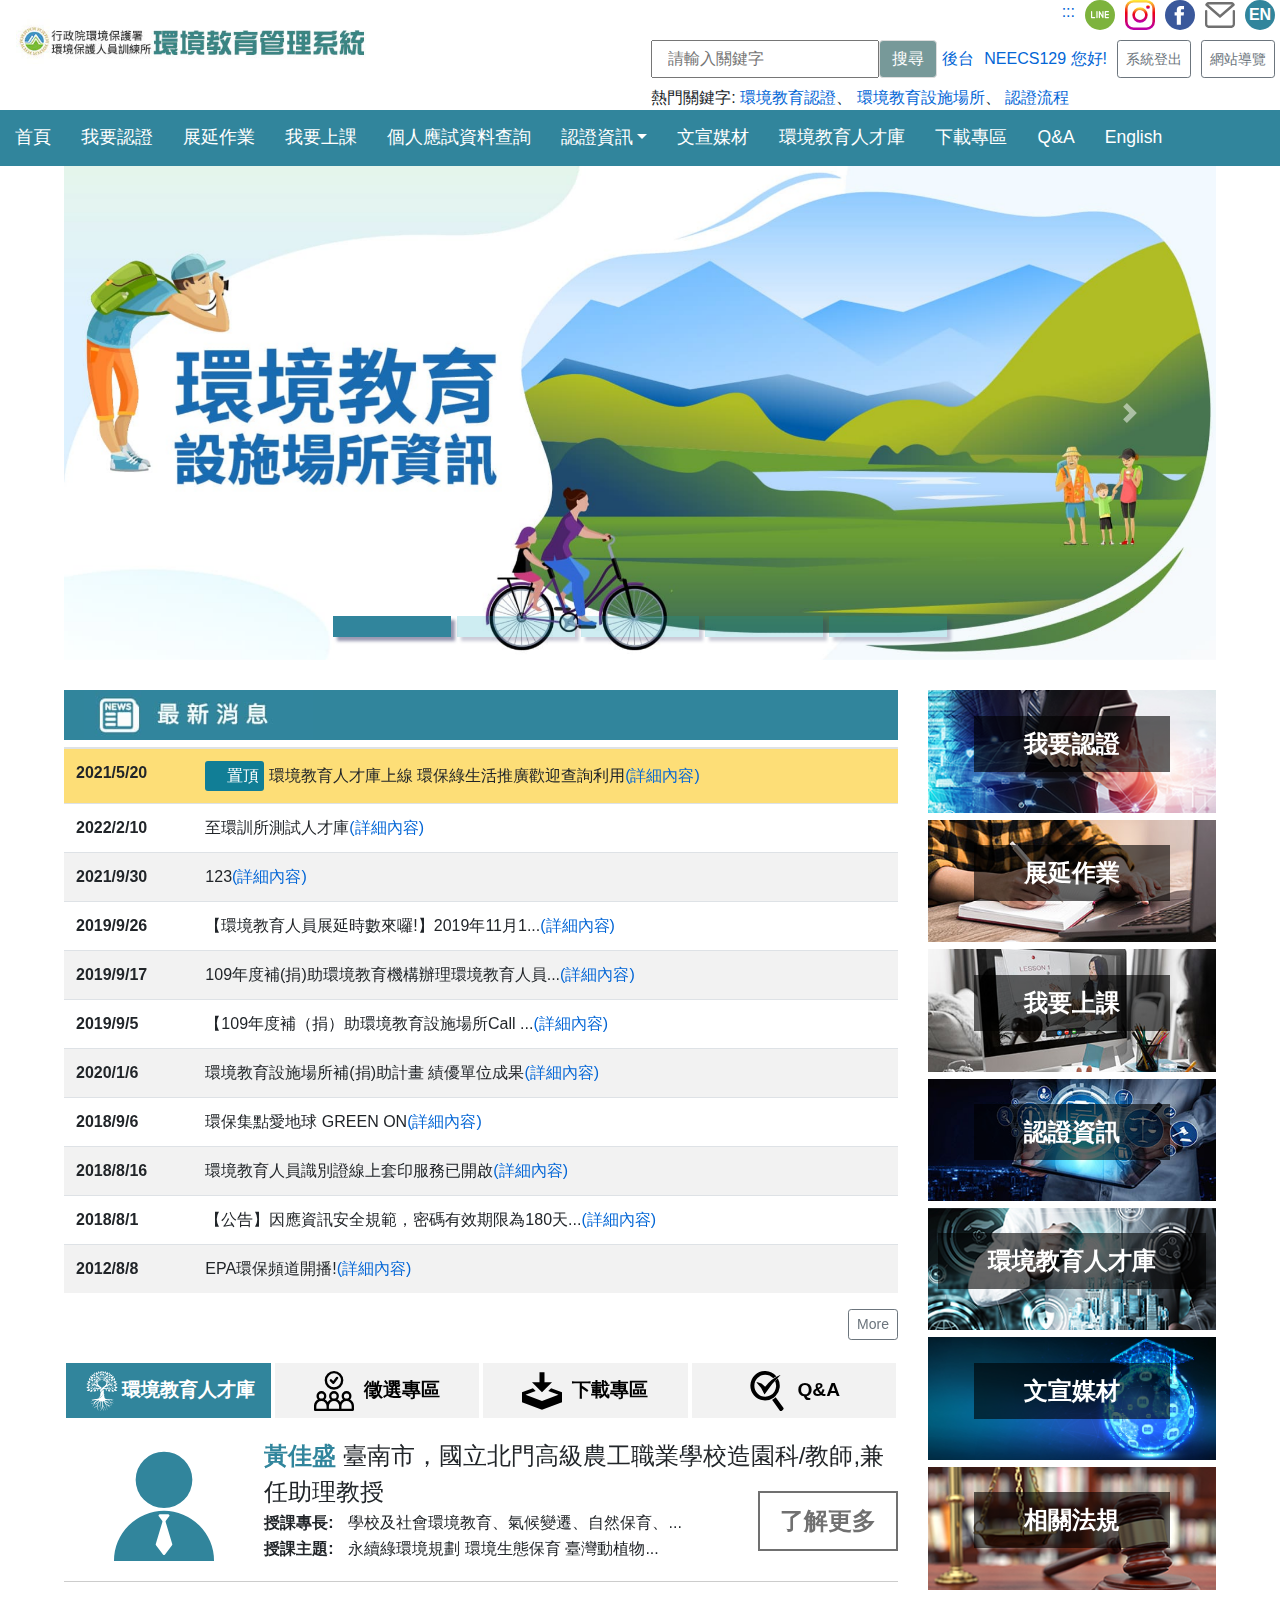
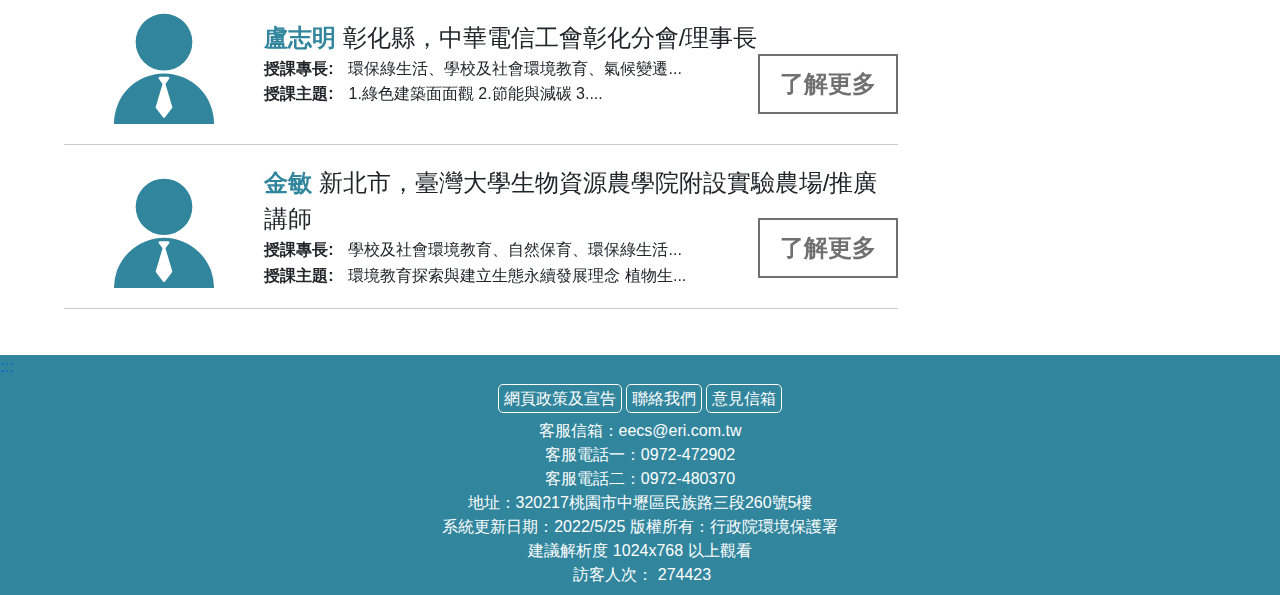
==== commit b4243784: "更改front.css路徑" ====
--- a/index.html
+++ b/index.html
@@ -20,7 +20,7 @@
     <link rel="stylesheet" href="./首頁 - 環境教育認證系統_files/sweetalert2.min.css">
     <link rel="stylesheet" href="./首頁 - 環境教育認證系統_files/font-awesome.css">
     <link rel="stylesheet" href="./首頁 - 環境教育認證系統_files/MyStyle.css">
-    <link rel="stylesheet" href="./首頁 - 環境教育認證系統_files/front.css">
+    <link rel="stylesheet" href="css/front.css">
 
 
 
--- a/css/front.css
+++ b/css/front.css
@@ -0,0 +1,1776 @@
+﻿/*首頁*/
+
+.navbar-expand-lg .navbar-nav {
+    /* max-width: 1190px; */
+    display: flex;
+    /* justify-content: space-between; */
+}
+
+.navbar-nav li {
+    padding: 0 15px;
+}
+
+.navbar-nav li a {
+    font-size: 1.1rem;
+}
+
+h1 {
+    margin: 0;
+}
+
+h2 {
+    font-size: 1.7rem;
+}
+
+
+/*.nav-link {
+    padding-bottom: 0;
+}*/
+
+
+/*@media screen and (max-width: 991px) {
+    h1 {
+        margin-bottom: 0;
+    }
+
+        h1 .nav-link {
+            margin: 0;
+            padding: 0 0.75rem;
+        }
+
+            h1 .nav-link .img-responsive {
+                width: 80%;
+            }
+
+    header {
+        border-bottom: #545c5e 1px solid;
+    }
+}*/
+
+#ace_m {
+    color: #666;
+}
+
+.location {
+    margin-left: 20px;
+}
+
+
+/*關於人才庫*/
+
+.talent ul li {
+    display: flex;
+    padding-left: 0;
+    font-size: 1rem;
+}
+
+.talent ul li.number {
+    width: 38px;
+}
+
+.talent ol {
+    margin-left: 10px;
+}
+
+.talent ol li {
+    padding-left: 0;
+}
+
+
+/*徵選專區*/
+
+.Solicit h3 {
+    color: #31859C;
+    font-size: 1.5rem;
+    font-weight: 900;
+    position: relative;
+    box-sizing: border-box;
+    margin: 20px 0;
+}
+
+.Solicit h4 {
+    font-size: 1rem;
+    margin: 10px 0;
+}
+
+.Solicit ul {
+    font-size: 1rem;
+}
+
+.news li.trophy {
+    position: relative;
+    display: flex;
+    align-items: center;
+    justify-content: center;
+}
+
+.news li.trophy::before {
+    background-color: #fff;
+    content: "";
+    position: relative;
+    height: 32px;
+    background: #fff url(../img/trophy.svg) no-repeat center/100%;
+    width: 32px;
+}
+
+.news li.trophy span {
+    color: #31859C;
+    font-size: 1.3rem;
+}
+
+.Solicit.list h3 {
+    margin-bottom: 10px;
+}
+
+.Solicit.list li {
+    width: 100%;
+    border: #ccc 1px solid;
+    margin-bottom: 0;
+    padding: 5px 15px;
+    list-style: inside;
+    display: list-item;
+}
+
+.Solicit.list li:nth-child(2n) {
+    background-color: rgba(0, 0, 0, 0.05);
+}
+
+.Solicit.list li a {
+    margin-left: -10px;
+}
+
+.news_content.Solicit.list {
+    margin-bottom: 40px;
+}
+
+
+/* 人員查詢 */
+
+.contain200 {
+    margin-left: 0;
+}
+
+.tab_member {
+    text-align: right;
+}
+
+.tab_member .action a {
+    background-color: #31859C;
+}
+
+.action,
+.general {
+    font-weight: normal;
+    display: inline-block;
+    text-align: center;
+    font-size: 1.375rem;
+}
+
+.tab_member a {
+    color: white;
+    padding: 10px 20px;
+    border-radius: 15px;
+    display: inline-block;
+    background-color: rgba(153, 153, 153, 1);
+}
+
+@media screen and (max-width: 991px) {
+    .tab_member {
+        width: 100%;
+        overflow-x: scroll;
+    }
+    .tab_member_b {
+        width: 642px;
+        display: flex;
+    }
+    .tab_member a {
+        margin: 0 2px;
+    }
+}
+
+.member_search {
+    width: 100%;
+    background: inherit;
+    box-sizing: border-box;
+    border-radius: 10px;
+    padding: 30px;
+    background-color: rgba(0, 153, 255, 0.109803921568627);
+    border: 2px solid rgba(49, 133, 156, 1);
+}
+
+.GoToClass .member_search {
+    background-color: transparent;
+    border: none;
+}
+
+.member_search h2 {
+    font-size: 1.4rem;
+    display: flex;
+    align-items: center;
+    font-weight: bold;
+    margin: 0;
+}
+
+.member_search h2:before {
+    background-color: #fff;
+    content: "";
+    position: relative;
+    height: 36px;
+    background: url(../img/member_search.svg) no-repeat center/contain;
+    padding-left: 32px;
+    margin-right: 10px;
+}
+
+.area {
+    display: flex;
+    flex-wrap: wrap;
+    width: 100%;
+}
+
+.area2 {
+    flex-wrap: unset;
+}
+
+.area select {
+    border: #31859C 1px solid;
+    background-color: #fff;
+    font-size: 1rem;
+    color: #333;
+    padding: 4px 5px;
+    width: 100%;
+}
+
+.area1 {
+    width: calc(20% - 20px);
+    margin: 10px;
+    flex-direction: column;
+}
+
+.Professional_course {
+    width: auto;
+}
+
+.Professional_course input {
+    font-size: 0.9rem;
+    height: 30px;
+    width: 100%;
+}
+
+.Professional_course2 input.Send {
+    height: 30px;
+    width: 80px;
+    margin-top: 25px;
+}
+
+.EducationInquiry {
+    width: 100%;
+    margin-top: 20px;
+}
+
+.EducationInquiry li {
+    font-size: 1rem;
+    margin-bottom: 0px;
+}
+
+.EducationInquiry a {
+    display: inline;
+    word-break: break-all;
+}
+
+.member_search input.text {
+    width: 100%;
+    height: 30px;
+}
+
+@media screen and (max-width: 950px) {
+    .area2 {
+        flex-wrap: wrap;
+    }
+    .EducationInquiry li {
+        padding: 0;
+    }
+}
+
+@media screen and (max-width: 530px) {
+    .Professional_course input {
+        width: 100%;
+    }
+}
+
+.member_search h2 {
+    font-size: 1.3rem;
+}
+
+.member_search h2.QryType::before {
+    display: none;
+}
+
+.member_search h2.QryType {
+    color: #00497F;
+    margin-bottom: 0.1rem;
+    font-weight: bolder;
+}
+
+.member_search1 .qasubmit,
+.Professional_course2 .qasubmit {
+    height: 30px;
+    font-family: '微軟正黑體 Bold';
+    font-weight: 700;
+    font-style: normal;
+    font-size: 18px;
+    text-decoration: none;
+    color: #333333;
+    text-align: center;
+    width: 100%;
+}
+
+.member_container {
+    display: flex;
+    flex-direction: column;
+    width: 100%;
+}
+
+#ContentPlaceHolder1_pn2_result {
+    border: 2px solid rgba(49, 133, 156, 1);
+    border-radius: 10px;
+    margin: 20px 0;
+    width: 100%;
+    padding: 2px;
+}
+
+#ContentPlaceHolder1_pn2_result table {
+    margin: 2px;
+}
+
+#ContentPlaceHolder1_pn2_result table thead {
+    border-top-left-radius: 15px;
+    border-top-right-radius: 15px;
+    background-color: #d4f6ff;
+}
+
+#ContentPlaceHolder1_pn2_result table th {
+    color: #31859C;
+    font-size: 1.25rem;
+    padding: 10px;
+    text-align: center;
+}
+
+#ContentPlaceHolder1_pn2_result table td {
+    padding: 10px 20px;
+}
+
+#ContentPlaceHolder1_pn2_result table th.number1 {
+    width: 56px;
+}
+
+#ContentPlaceHolder1_pn2_result table th.number2 {
+    width: 90px;
+}
+
+#ContentPlaceHolder1_pn2_result table th.number3 {
+    width: 250px;
+}
+
+#ContentPlaceHolder1_pn2_result table th.number4 {
+    width: 9%;
+}
+
+#ContentPlaceHolder1_pn2_result table th.number5 {
+    width: 18%;
+}
+
+#ContentPlaceHolder1_pn2_result table th.number6 {
+    width: 29%;
+}
+
+#ContentPlaceHolder1_pn2_result table a {
+    width: 100%;
+}
+
+#ContentPlaceHolder1_pn2_result table tr:nth-child(2n) {
+    background-color: #f2f2f2;
+}
+
+.subject .dot {
+    color: #007ff9;
+}
+
+@media screen and (max-width:1190px) {
+    #ContentPlaceHolder1_pn2_result {
+        overflow-x: scroll;
+        width: 95vw;
+    }
+    #ContentPlaceHolder1_pn2_result table {
+        width: 1190px;
+    }
+}
+
+@media screen and (max-width: 952px) {
+    .member_search {
+        padding: 10px;
+        display: flex;
+        flex-wrap: wrap;
+        justify-content: space-between;
+        width: 100%;
+        overflow: hidden;
+    }
+    .area1 {
+        display: flex;
+        width: calc(50% - 10px);
+        float: none;
+        justify-content: space-between;
+        margin-left: 0;
+    }
+    .tab_member {
+        text-align: center;
+    }
+    .Professional_course2 .qasubmit {
+        margin-top: 45px;
+    }
+}
+
+
+/*頁碼*/
+
+#page-selector {
+    font-size: 1rem;
+    display: flex;
+    justify-content: center;
+}
+
+#page-selector ul {
+    list-style: none outside none;
+    margin-top: 8px;
+    margin-left: 10px;
+}
+
+#page-selector ul li {
+    float: left;
+    padding: 0 7px 0 0;
+}
+
+#page-selector a {
+    display: block;
+    width: 20px;
+    height: 25px;
+}
+
+#page-selector a.page-select-first {
+    background: transparent url(../img/page-select-first.gif) no-repeat left top;
+}
+
+#page-selector a.page-select-prev {
+    background: transparent url(../img/page-select-prev.gif) no-repeat left top;
+}
+
+#page-selector a.page-select-last {
+    background: transparent url(../img/page-select-last.gif) no-repeat left top;
+}
+
+#page-selector a.page-select-next {
+    background: transparent url(../img/page-select-next.gif) no-repeat left top;
+}
+
+
+/* 人才簡介 */
+
+.Talent_profile tr {
+    border: #31859C 1px solid;
+}
+
+.Talent_profile tr th,
+.Talent_profile tr td {
+    padding: 10px 15px;
+}
+
+.Talent_profile tr td {
+    text-align: left;
+    display: revert;
+}
+
+.Talent_profile tr td.blue {
+    border-right: #31859C 1px solid;
+    width: 200px;
+    text-align: center;
+    font-weight: bolder;
+    background-color: #d4f6ff;
+    color: #31859C;
+}
+
+.Talent_profile .pc {
+    display: revert;
+}
+
+.Talent_profile .mo {
+    display: none;
+}
+
+@media screen and (max-width:990px) {
+    .Talent_profile .pc {
+        display: none;
+    }
+    .Talent_profile .mo {
+        display: revert;
+    }
+}
+
+@media screen and (max-width:530px) {
+    .Talent_profile tr td.blue {
+        width: 80px;
+        padding: 10px 0;
+    }
+}
+
+.blue2 {
+    border-left: #31859C 1px solid;
+}
+
+.Talent_profile th {
+    text-align: center;
+    background-color: #31859C;
+    color: #fff;
+    font-size: 1.25rem;
+}
+
+a.feedback {
+    border: #31859C 1px solid;
+    color: #31859C;
+    font-size: 1rem;
+    display: inline-flex;
+    justify-content: flex-end;
+    width: auto;
+    padding: 5px 20px;
+    margin: 10px 0;
+    float: right;
+    border-radius: 15px;
+}
+
+a.feedback:hover {
+    background-color: #31859C;
+    color: #fff;
+}
+
+a.feedback.feedbac2 {
+    margin-right: 10px;
+}
+
+
+/*會員登入*/
+
+.u530_input {
+    padding: 5px 10px;
+}
+
+.containlogin {
+    width: 100%;
+    overflow: hidden;
+}
+
+.account {
+    background-color: #33869b;
+    padding: 20px;
+    margin-bottom: 20px;
+}
+
+.account ul {
+    display: inline-block;
+    margin-right: 20px;
+}
+
+.account ul li {
+    display: inline-block;
+    color: #fff;
+    margin-bottom: 0;
+    padding-left: 5px;
+}
+
+.login100 {
+    border: #fff 1px solid;
+    background-color: transparent;
+    color: #fff;
+    padding: 0 15px;
+    border-radius: 15px;
+}
+
+.login100:hover {
+    background-color: #fff;
+    color: #000;
+}
+
+.ax_default {
+    margin-bottom: 5px;
+}
+
+.ax_default.checkbox {
+    display: inline-block;
+    margin-right: 30px;
+}
+
+.ax_default.checkbox label {
+    display: flex;
+    align-items: center;
+    margin-bottom: 0;
+}
+
+.ax_default.checkbox label input[type=checkbox] {
+    margin-right: 3px;
+}
+
+.textarea100 {
+    width: 100%;
+    text-align: left;
+}
+
+.Talent_profile {
+    margin-bottom: 20px;
+}
+
+@media screen and (max-width:1190px) {
+    .toverscoll {
+        width: 95vw;
+        overflow-x: scroll;
+    }
+    .Talent_profile {
+        margin-bottom: 20px;
+    }
+    .Talent_profile2 {
+        width: 95vw;
+    }
+    /* .Talent_profile {
+            width: 1190px;
+        } */
+}
+
+.ax_default.checkbox input {
+    margin: 0 10px;
+}
+
+
+/*Q＆A*/
+
+.QA {
+    margin-top: 30px;
+}
+
+.QA .panel-heading {
+    background-color: #E1F1F3;
+}
+
+
+/*.text-left {
+    display: flex;
+    color: #3B7281;
+    font-size: 1.1rem;
+    width: 100%;
+    border: none;
+}
+
+    .text-left:after {
+        display: flex;
+        position: absolute;
+        right: 10px;
+        top: 15px;
+        justify-content: flex-end;
+        margin-left: 0.255em;
+        vertical-align: 0.255em;
+        content: "";
+        border-top: 0.35em solid;
+        border-right: 0.35em solid transparent;
+        border-bottom: 0;
+        border-left: 0.35em solid transparent;
+    }*/
+
+.QAtop .area1 {
+    width: calc(33% - 20px);
+}
+
+input.qasubmit {
+    margin-top: 26px;
+    color: #000;
+    padding: 0 15px;
+    height: 30px;
+    width: 100%;
+}
+
+@media screen and (max-width: 952px) {
+    .QAtop .area1 {
+        width: 100%;
+    }
+    input.qasubmit {
+        margin-top: 0;
+        height: 30px;
+    }
+}
+
+h2.mb-0 {
+    margin: 0;
+}
+
+.download h2 {
+    border-bottom: #fff 1px solid;
+}
+
+.QA .card,
+.download .card {
+    border: none;
+}
+
+.QA .card-header,
+.download .card-header {
+    padding: 0;
+    margin-bottom: 0;
+    background-color: unset;
+}
+
+.card-header .qu {
+    background-color: #549CB0;
+    color: #fff;
+    padding: 10px;
+}
+
+.card-header p {
+    padding: 10px;
+    display: block;
+    margin-bottom: 0;
+    padding-left: 15px;
+}
+
+.QA .card-body,
+.news_content .card-body {
+    display: inline-flex;
+    padding: 0;
+    width: 100%;
+    background-color: #EAF6F5;
+}
+
+.QA .an {
+    background-color: #00A398;
+    color: #fff;
+    padding: 10px;
+    display: inline-flex;
+    justify-content: center;
+    width: 43px;
+}
+
+.QA .card-body p {
+    width: calc(100% - 70px);
+    margin-bottom: 0;
+    color: #00A398;
+    display: inline-flex;
+    margin-left: 15px;
+    flex-direction: column;
+    margin-top: 10px;
+}
+
+.QA .card-body div.downloads {
+    width: calc(100% - 70px);
+    margin-bottom: 0;
+    color: #00A398;
+    display: inline-flex;
+    margin-left: 15px;
+    flex-direction: column;
+    margin: 0 15px 0;
+}
+
+.news_content .card-body div.downloads li {
+    padding-left: 0;
+}
+
+.news_content .card-body div.downloads a {
+    font-size: 1rem;
+    text-decoration: underline;
+    display: flex;
+    color: #0366D6;
+}
+
+.news_content .card-body div.downloads a::before {
+    content: "";
+    position: relative;
+    height: 25px;
+    background: url(../img/downloads.svg) no-repeat center/contain;
+    padding-left: 15px;
+    margin-right: 5px;
+    margin-left: 45px;
+}
+
+.QA .card-body .date {
+    display: inline-flex;
+    justify-content: flex-end;
+    font-size: 0.7rem;
+    font-weight: normal;
+    color: #666;
+}
+
+.QA .card button {
+    border: none;
+    padding: 0;
+}
+
+.QA.accordion>.card>.card-header {
+    border-radius: 0;
+    margin-bottom: 1px;
+}
+
+
+/*我要上課*/
+
+.GoToClass {
+    display: flex;
+    justify-content: space-between;
+    flex-direction: row;
+    margin: 30px 0;
+    margin-top: 50px;
+}
+
+.Certification {
+    width: 49%;
+    border-radius: 30px;
+}
+
+.Certification1 {
+    font-size: 1.6rem;
+    color: #31859C;
+    position: relative;
+    display: flex;
+    margin-bottom: 0;
+    align-items: center;
+    padding-left: calc(50% - 180px);
+    font-weight: 900;
+}
+
+.member_search.member_search2 {
+    display: flex;
+    flex-wrap: wrap;
+    justify-content: space-between;
+}
+
+.Certification1:before {
+    position: relative;
+    content: "";
+    background: url(../img/Certification1.svg) no-repeat center/cover;
+    width: 253px;
+    height: 173px;
+    bottom: 100%;
+    margin-right: 20px;
+}
+
+.Certification2:before {
+    position: relative;
+    content: "";
+    background: url(../img/Certification2.svg) no-repeat center/cover;
+}
+
+.Certification a {
+    padding: 10px 20px;
+    display: inline-flex;
+    justify-content: center;
+    align-items: center;
+    background-color: #31859C;
+    border: #31859C 2px solid;
+    color: #fff;
+    margin: 5px 0;
+    width: calc(50% - 5px);
+    font-size: 1.2rem;
+}
+
+.Certification a:hover,
+.Certification a:focus {
+    background-color: transparent;
+    color: #31859C;
+}
+
+.Certification_b1 a {
+    width: calc(50% - 5px);
+}
+
+@media screen and (max-width:1024px) {
+    .GoToClass {
+        flex-direction: column;
+    }
+    .Certification {
+        width: 100%;
+        margin-bottom: 20px;
+    }
+}
+
+
+/*最新消息*/
+
+.inside_news {
+    display: flex;
+    padding-top: 15px;
+}
+
+.news {
+    width: 210px;
+}
+
+.news li {
+    font-size: 1.2rem;
+    font-weight: bold;
+    margin-bottom: 5px;
+    padding-left: 0;
+}
+
+.news li a {
+    background-color: #6AA9BA;
+    color: #fff;
+    width: 100%;
+    min-height: 45px;
+    display: flex;
+    align-items: center;
+    justify-content: center;
+}
+
+.news li a.active {
+    background-color: #31859C;
+}
+
+.news li a:hover,
+.news li a:focus {
+    background-color: #31859C;
+}
+
+.news_content {
+    width: calc(100% - 190px);
+    margin-left: 30px;
+}
+
+.news_content .text.KeyWord {
+    width: 100%;
+}
+
+.news_content .search_border {
+    margin-bottom: 10px;
+}
+
+.news_content .table tr.date {
+    background-color: #31859C;
+    color: #FFFFFF;
+}
+
+.news_content .table tr.date:hover,
+.news_content .table tr.date:focus {
+    background-color: #ccc;
+    color: #FFFFFF;
+}
+
+.news_content .table tr:hover,
+.news_content .table tr:focus {
+    background-color: #ccc;
+    color: #FFFFFF;
+}
+
+@media screen and (max-width:530px) {
+    .inside_news {
+        flex-direction: column;
+    }
+    .news {
+        display: flex;
+        width: 100%;
+        margin-bottom: 20px;
+    }
+    .news li {
+        width: 33%;
+        margin: 0 0.5px;
+    }
+    .news_content {
+        margin-left: 0;
+        width: 100%;
+    }
+    .news_content .search_border {
+        margin-top: 10px;
+    }
+    .news li a {
+        padding: 10px 20px;
+        text-align: center;
+    }
+}
+
+
+/*環境教育活動*/
+
+label {
+    margin: 0.1rem 0;
+}
+
+.education_activities #ContentPlaceHolder1_pn2_result table td {
+    padding: 15px;
+    text-align: center;
+}
+
+.education_activities #ContentPlaceHolder1_pn2_result table td:nth-child(3) {
+    padding: 15px 0;
+}
+
+.education_activities #ContentPlaceHolder1_pn2_result table th.number1 {
+    width: 162px;
+}
+
+.education_activities #ContentPlaceHolder1_pn2_result table th.number2 {
+    width: 292px;
+}
+
+.education_activities #ContentPlaceHolder1_pn2_result table th.number3 {
+    width: 199px;
+}
+
+.education_activities #ContentPlaceHolder1_pn2_result table th.number4 {
+    width: 345px;
+}
+
+.education_activities #ContentPlaceHolder1_pn2_result table th.number5 {
+    width: 51px;
+}
+
+.education_activities #ContentPlaceHolder1_pn2_result table th.number6 {
+    width: 118px;
+}
+
+.activity_date {
+    width: auto;
+}
+
+.activity_date2 {
+    display: flex;
+}
+
+.education_activities.Send {
+    margin-top: 20px;
+    width: 200px;
+}
+
+@media screen and (max-width: 952px) {
+    .area1.activity_date {
+        width: 45%;
+    }
+    .dt_input,
+    .dt_input_clearable,
+    .dt_graduate {
+        width: 100%;
+    }
+}
+
+@media screen and (max-width:530px) {
+    .education_activities .area1 {
+        width: 100%;
+        margin: 5px 5px;
+    }
+    .education_activities #u28_input {
+        margin-top: 0;
+    }
+    .area1.activity_date {
+        width: 100%;
+    }
+}
+
+
+/*課程瀏覽*/
+
+.education_activities .Talent_profile tr:nth-child(2n) {
+    background-color: #f2f2f2;
+}
+
+.education_activities .toverscoll {
+    border: #31859C 1PX SOLID;
+}
+
+.education_activities .Talent_profile {
+    margin-bottom: 0;
+}
+
+.education_activities .Talent_profile tr {
+    border: none;
+}
+
+.education_activities .Talent_profile tr td.blue {
+    background-color: #31859C;
+    color: #FFF;
+    border-bottom: #FFF 1PX SOLID;
+}
+
+.publish {
+    margin-top: 30px;
+    display: flex;
+    flex-direction: unset;
+}
+
+.publish2 {
+    margin-top: 35px;
+    display: flex;
+    flex-direction: unset;
+}
+
+#ContentPlaceHolder1_chk_name_private {
+    margin-top: 5px;
+    margin-right: 5px;
+}
+
+.area12 {
+    margin: auto;
+    margin-top: 5px;
+}
+
+input.Send {
+    color: #333;
+    width: 100%;
+    height: 35px;
+}
+
+
+/*環境教育人員查詢*/
+
+.container.width1500.p-0.mt-4 .authenticate {
+    padding-top: 0;
+}
+
+.Edu_inquiries_form table {
+    width: calc( 100% - 2px);
+}
+
+.Edu_inquiries_form table td {
+    text-align: center;
+}
+
+.Edu_inquiries_form#ContentPlaceHolder1_pn2_result table {
+    width: 100%;
+}
+
+@media screen and (max-width:850px) {
+    .Edu_inquiries_form#ContentPlaceHolder1_pn2_result table {
+        overflow-x: scroll;
+        width: 850px;
+    }
+}
+
+@media screen and (max-width:530px) {
+    .area1 {
+        width: 100%;
+        margin: 5px 5px;
+    }
+    .education_activities #u28_input {
+        margin-top: 0;
+    }
+}
+
+
+/*環境教育設施場所*/
+
+.facilities select {
+    padding: 5px 10px;
+}
+
+.facilities input {
+    height: 31px;
+}
+
+.facilities .area1 {
+    width: auto;
+}
+
+.facilities .area1 .Send {
+    width: 150px;
+    margin-top: 25px;
+    height: 30px;
+}
+
+.content_map {
+    display: flex;
+}
+
+.TaiwanMAP {
+    margin-top: 20px;
+    padding-right: 20px;
+}
+
+.TaiwanMAP #ImageMap1 {
+    width: 100%;
+}
+
+.Educational_facilities {
+    width: calc(100% - 442px);
+    display: flex;
+    flex-direction: column;
+    margin-top: 20px;
+}
+
+.Educational_facilities_form table {
+    width: 100%;
+    border: 1px solid rgba(49, 133, 156, 1);
+    border-radius: 10px;
+    margin: 20px 0;
+    padding: 2px;
+}
+
+.Educational_facilities_form table th {
+    color: #fff;
+    font-size: 0.9rem;
+    padding: 10px 0;
+    text-align: center;
+}
+
+.Educational_facilities_form table td,
+.Educational_facilities_form table th {
+    padding: 10px 5px;
+    text-align: center;
+    font-size: 0.9rem;
+    border: 1px solid rgba(49, 133, 156, 1);
+}
+
+.Educational_facilities_form table th {
+    border: 1px solid #f2f2f2;
+}
+
+.Educational_facilities_form table thead {
+    border-top-left-radius: 15px;
+    border-top-right-radius: 15px;
+    background-color: rgba(49, 133, 156, 1);
+    border: 1px solid rgba(49, 133, 156, 1);
+}
+
+.Educational_facilities_form table tr:nth-child(2n) {
+    background-color: #f2f2f2;
+}
+
+.map {
+    position: relative;
+    display: inline-flex;
+    align-items: center;
+}
+
+.map::before {
+    content: "";
+    position: absolute;
+    height: 20px;
+    background: url(../img/map.svg) no-repeat 0 0/cover;
+    padding-right: 22px;
+}
+
+.map p {
+    margin-left: 30px;
+    margin-bottom: 0;
+}
+
+.link li .pdf::before {
+    content: "";
+    position: relative;
+    width: 26px;
+    height: 39px;
+    background: url(../img/PDF.svg) no-repeat left top;
+    margin-right: 10px;
+}
+
+@media screen and (max-width:630px) {
+    .content_map.facilities {
+        flex-direction: column;
+    }
+    .TaiwanMAP,
+    .Educational_facilities {
+        width: 100%;
+    }
+}
+
+@media screen and (max-width:530px) {
+    .facilities .area1 {
+        width: 100%;
+    }
+    .facilities .area1 .Send {
+        width: 100%;
+        margin-top: 0;
+    }
+}
+
+
+/*認證資訊  檢視*/
+
+.Talent_profile.View tr td.blue {
+    width: 220PX;
+    text-align: LEFT;
+}
+
+.Talent_profile.View {
+    width: 100%;
+}
+
+.updated {
+    display: inline-flex;
+    justify-content: flex-end;
+    color: #666;
+}
+
+
+/*環境教育設施場所 檢視*/
+
+.Talent_profile.Site.view .blue {
+    width: 200px;
+}
+
+
+/*相關法規*/
+
+.relevant_regulation {
+    display: flex;
+    justify-content: space-between;
+    padding: 25px 0;
+}
+
+.relevant_regulation a {
+    width: 49%;
+    position: relative;
+    display: inline-flex;
+    font-size: 1.5rem;
+    font-weight: bold;
+    padding: 24px 35px;
+    justify-content: space-between;
+    align-items: center;
+    color: #fff;
+    transition: all 0.3s linear;
+}
+
+.relevant_regulation a>* {
+    transition: all 0.3s linear;
+}
+
+.relevant_regulation a::before {
+    content: "";
+    position: relative;
+    height: 92px;
+    transition: all 0.3s linear;
+}
+
+.relevant_regulation a:nth-child(1) {
+    background-color: #4F91DA;
+}
+
+.relevant_regulation a:nth-child(1)::before {
+    width: 140px;
+    background: url(../img/relevant_regulation1.svg) no-repeat center/contain;
+}
+
+.relevant_regulation a span {
+    width: calc( 100% - 140px);
+    text-align: center;
+}
+
+.relevant_regulation a:hover {
+    transition: all 0.3s linear;
+    transform: scale(1.1, 1.1);
+}
+
+.relevant_regulation a:nth-child(2) {
+    background-color: #74B145;
+}
+
+.relevant_regulation a:nth-child(2)::before {
+    width: 140px;
+    background: url(../img/relevant_regulation2.svg) no-repeat center/contain;
+}
+
+@media screen and (max-width: 816px) {
+    .relevant_regulation a {
+        flex-direction: column;
+        justify-content: center;
+    }
+    .relevant_regulation a span {
+        width: 100%;
+        margin-top: 15px;
+    }
+    .relevant_regulation a {
+        padding: 20px;
+    }
+}
+
+
+/*下載專區*/
+
+@media screen and (max-width: 530px) {
+    .inside_news.download .news {
+        overflow-x: auto;
+    }
+    .download .news li {
+        width: auto;
+    }
+    .download .news li a {
+        white-space: nowrap;
+    }
+}
+
+.card-body div.downloads li {
+    margin: 15px 0px;
+}
+
+
+/*下載專區 列表頁*/
+
+.download_list {
+    display: flex;
+    justify-content: space-between;
+    padding: 25px 0;
+}
+
+.download_list a {
+    width: calc(25% - 15px);
+    position: relative;
+    display: inline-block;
+    overflow: hidden;
+    margin: 5px 0;
+}
+
+.download_list a>* {
+    transition: all 0.3s linear;
+}
+
+.download_list a img {
+    width: 100%;
+    height: auto;
+    position: relative;
+    left: 0;
+    top: 0;
+    z-index: 0;
+}
+
+.download_list a:hover>*,
+.download_list a:focus>* {
+    transition: all 0.3s linear;
+}
+
+.download_list a:hover img,
+.download_list a:focus img {
+    transform: scale(1.1, 1.1);
+}
+
+.download_list a span {
+    font-size: 1.2rem;
+    width: 100%;
+    height: 100%;
+    z-index: 1;
+    position: absolute;
+    left: 0;
+    top: 0;
+    color: #fff;
+    overflow: hidden;
+    display: inline-flex;
+    align-items: center;
+    justify-content: center;
+}
+
+.download_list a p {
+    background-color: rgba(0, 0, 0, 0.6);
+    color: #fff;
+    width: 90%;
+    font-weight: bold;
+    padding: 10px 20px;
+    text-align: center;
+    margin-bottom: 0;
+}
+
+.download_list a:hover p,
+.download_list a:focus p {
+    background-color: #fff;
+    color: #000;
+}
+
+@media screen and (max-width:1110px) {
+    .download_list {
+        flex-wrap: wrap;
+    }
+    .download_list a {
+        width: calc(50% - 10px);
+        margin-bottom: 10px;
+    }
+}
+
+
+/*展延作業 列表頁*/
+
+.issue_extension {
+    display: flex;
+    justify-content: space-between;
+    padding: 25px 0;
+}
+
+.issue_extension a {
+    width: calc(50% - 15px);
+    position: relative;
+    display: inline-block;
+    overflow: hidden;
+    margin: 5px 0;
+}
+
+.issue_extension a>* {
+    transition: all 0.3s linear;
+}
+
+.issue_extension a img {
+    width: 100%;
+    height: auto;
+    position: relative;
+    left: 0;
+    top: 0;
+    z-index: 0;
+}
+
+.issue_extension a:hover>*,
+.issue_extension a:focus>* {
+    transition: all 0.3s linear;
+}
+
+.issue_extension a:hover img,
+.issue_extension a:focus img {
+    transform: scale(1.1, 1.1);
+}
+
+.issue_extension a span {
+    font-size: 1.4rem;
+    width: 100%;
+    height: 100%;
+    z-index: 1;
+    position: absolute;
+    left: 0;
+    top: 0;
+    color: #fff;
+    overflow: hidden;
+    display: inline-flex;
+    align-items: center;
+    justify-content: center;
+}
+
+.issue_extension a p {
+    background-color: rgba(0, 0, 0, 0.6);
+    color: #fff;
+    font-weight: bold;
+    padding: 15px 40px;
+    text-align: center;
+    margin-bottom: 0;
+}
+
+.issue_extension a:hover p,
+.issue_extension a:focus p {
+    background-color: #fff;
+    color: #000;
+}
+
+@media screen and (max-width:530px) {
+    .issue_extension {
+        flex-wrap: wrap;
+    }
+    .issue_extension a {
+        width: calc(100% - 10px);
+        margin-bottom: 10px;
+    }
+}
+
+
+/*申請流程圖 */
+
+.extern_flow {
+    width: 100%;
+    text-align: center;
+    margin: 50px 0;
+    display: flex;
+    flex-direction: column;
+    align-items: center;
+}
+
+.extern_flow h3 {
+    font-size: 3rem;
+}
+
+@media screen and (max-width:726px) {
+    .extern_flow img {
+        width: 100%;
+    }
+}
+
+.feedback.Back_to_previous {
+    margin-top: 30px;
+}
+
+
+/*展延課程申請 */
+
+.CourseApplication {
+    display: flex;
+    justify-content: space-between;
+    padding: 25px 0;
+}
+
+.CourseApplication a {
+    width: 49%;
+    position: relative;
+    display: inline-flex;
+    font-size: 1.5rem;
+    font-weight: bold;
+    padding: 24px 35px;
+    justify-content: space-between;
+    align-items: center;
+    color: #fff;
+    transition: all 0.3s linear;
+}
+
+.CourseApplication a>* {
+    transition: all 0.3s linear;
+}
+
+.CourseApplication a::before {
+    content: "";
+    position: relative;
+    height: 132px;
+    transition: all 0.3s linear;
+}
+
+.CourseApplication a:nth-child(1) {
+    background-color: #4F91DA;
+}
+
+.CourseApplication a:nth-child(1)::before {
+    width: 340px;
+    background: url(../img/CourseApplication1.svg) no-repeat center/contain;
+}
+
+.CourseApplication a span {
+    width: calc( 100% - 140px);
+    text-align: center;
+}
+
+.CourseApplication a:hover {
+    transition: all 0.3s linear;
+    transform: scale(1.1, 1.1);
+}
+
+.CourseApplication a:nth-child(2) {
+    background-color: #74B145;
+}
+
+.CourseApplication a:nth-child(2)::before {
+    width: 340px;
+    background: url(../img/CourseApplication2.svg) no-repeat center/contain;
+}
+
+@media screen and (max-width: 816px) {
+    .CourseApplication a {
+        flex-direction: column;
+        justify-content: center;
+    }
+    .CourseApplication a span {
+        width: 100%;
+        margin-top: 15px;
+    }
+    .CourseApplication a {
+        padding: 20px;
+    }
+}
+
+.talent {
+    margin-left: 40px;
+}
+
+.talent h3 {
+    color: #31859C;
+    font-size: 1.4rem;
+    font-weight: bold;
+    margin-top: 20px;
+}
+
+.disB {
+    padding: 15px 15px;
+    border: #C51B2F 2px solid;
+    margin: 20px 0 10px;
+    display: inline-block;
+    color: #C51B2F;
+    font-size: 1.3rem;
+    font-weight: bold;
+}
+
+.noteZone {
+    display: none;
+    margin: 10px 0;
+    margin-bottom: 50px;
+    text-align: left;
+}
+
+.disB:hover,
+.disB:focus {
+    background-color: #C51B2F;
+    color: #fff;
+}
+
+map#ImageMapImageMap1 {
+    position: relative;
+}
+
+
+/* 環境教育機構查詢 */
+
+@media screen and (max-width: 952px) {
+    .EducationInstitutions .area1.publish {
+        margin-top: 30px;
+    }
+}
+
+@media screen and (max-width: 530px) {
+    .EducationInstitutions .area1.publish {
+        margin-top: 0;
+    }
+}
+
+
+/* 環境人員查詢 */
+
+@media screen and (max-width: 952px) {
+    .area1.publish2 {
+        justify-content: center;
+    }
+}
+
+@media screen and (max-width: 530px) {
+    .area1.publish2 {
+        margin-top: 0;
+    }
+}
+
+.area1 #u28_input {
+    position: relative;
+    left: 0px;
+    top: 0px;
+    width: 108px;
+    height: 33px;
+    font-family: '微軟正黑體 Bold', '微軟正黑體 Regular', '微軟正黑體';
+    font-weight: 700;
+    font-style: normal;
+    font-size: 18px;
+    text-decoration: none;
+    color: #333333;
+    text-align: center;
+}
+
+.button_temp {
+    position: relative;
+    left: 0px;
+    top: 0px;
+    width: 108px;
+    height: 33px;
+    font-family: '微軟正黑體 Bold', '微軟正黑體 Regular', '微軟正黑體';
+    font-weight: 700;
+    font-style: normal;
+    font-size: 18px;
+    text-decoration: none;
+    color: #333333;
+    text-align: center;
+}
+
+.publicCheck {
+    text-align: center !important;
+    width: 6em;
+}
+
+input[type=checkbox]:disabled {
+    color: blue;
+    /*background-color: #444;*/
+}
+
+.imgThumbnail {
+    /*text-align: center !important;*/
+    width: 12em !important;
+    padding-right: 1em;
+}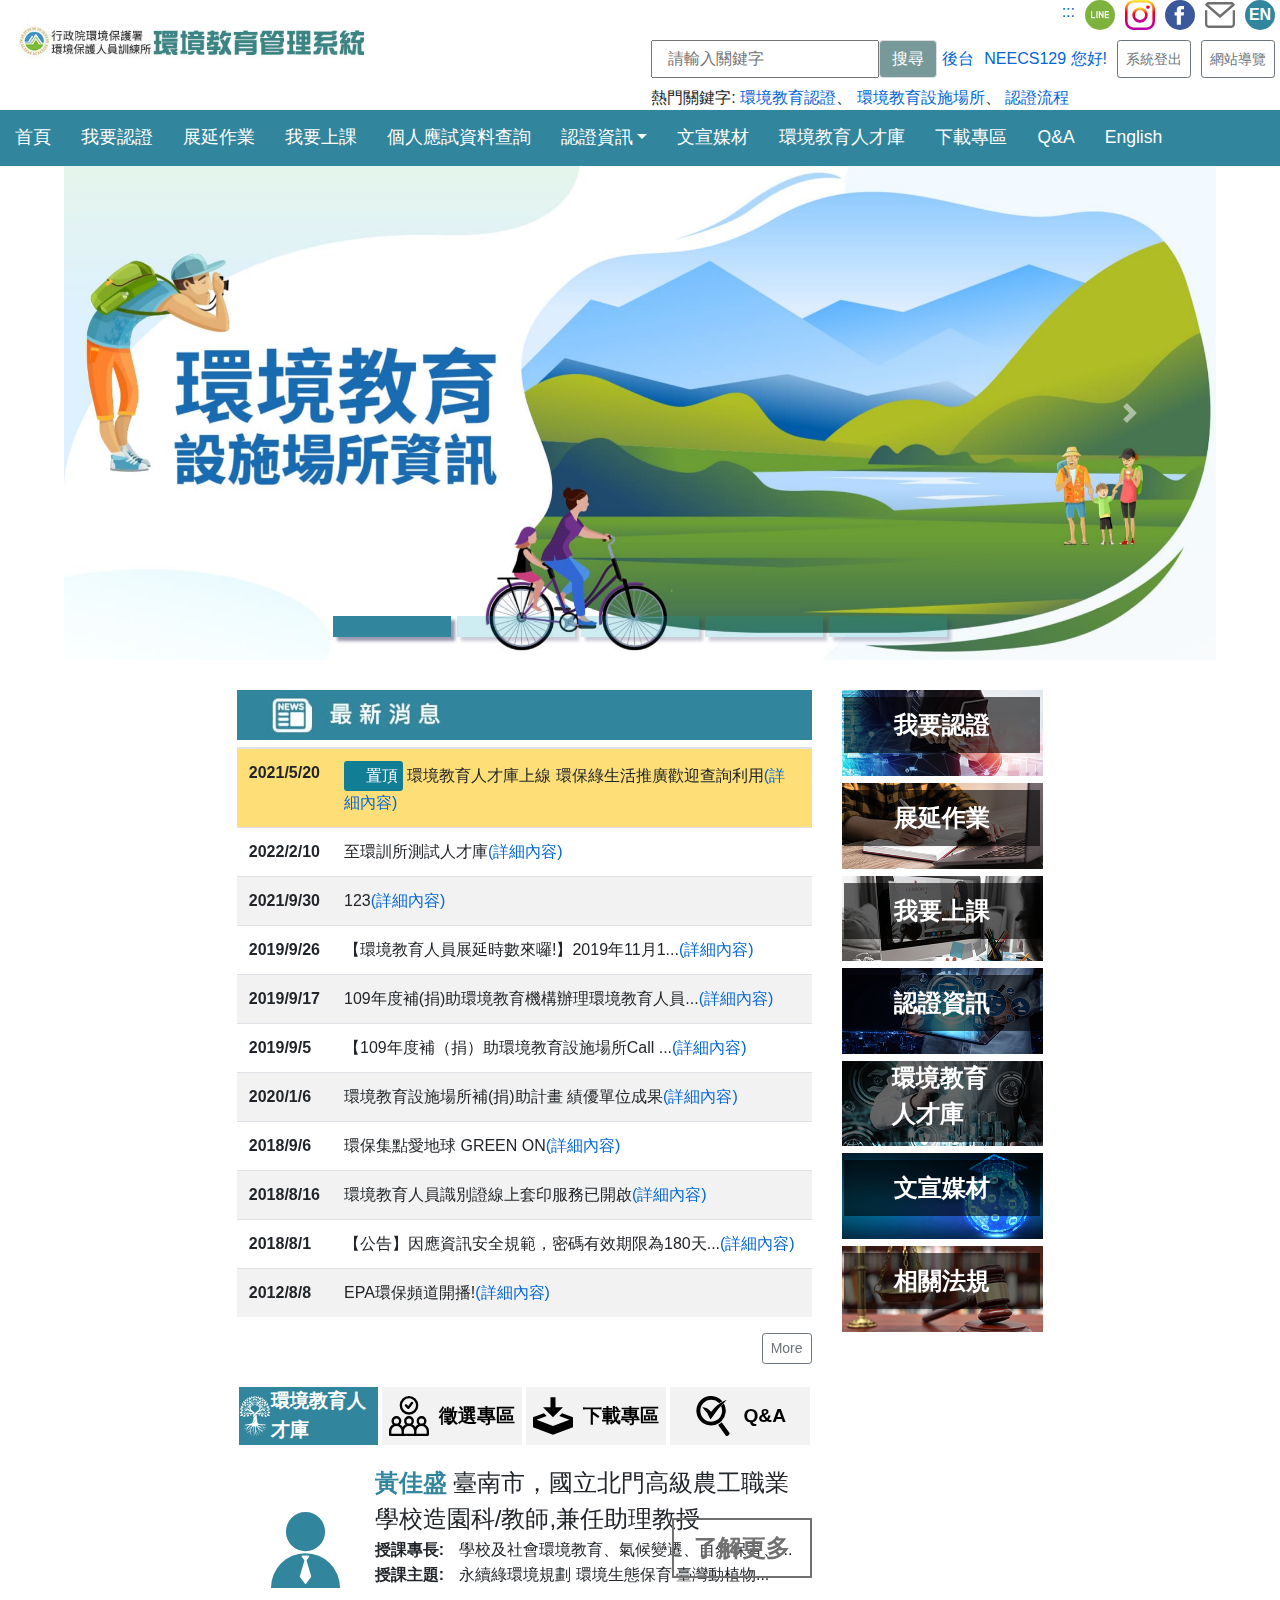
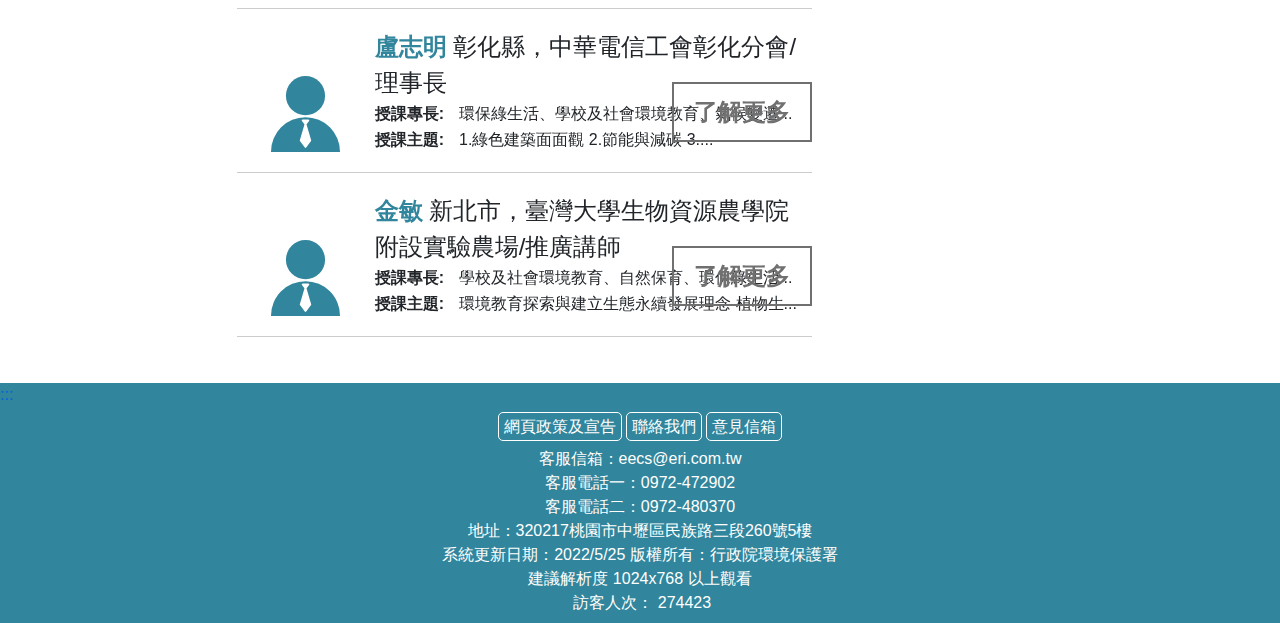
==== commit eb2980ec: "36" ====
--- a/index.html
+++ b/index.html
@@ -10,7 +10,7 @@
     <link href="https://neecs.eri.com.tw/img/favicon.jpg" rel="shortcut icon">
     <link rel="stylesheet" href="./首頁 - 環境教育認證系統_files/jquery-ui.min2.css">
     <link rel="stylesheet" href="./首頁 - 環境教育認證系統_files/bootstrap.css">
-    <link rel="stylesheet" href="css/frontRWD.css">
+    <link rel="stylesheet" href="css/frontRWD.css?v=1">
     <link rel="stylesheet" href="./首頁 - 環境教育認證系統_files/mobile.css">
     <link rel="stylesheet" href="./首頁 - 環境教育認證系統_files/site.css">
     <link rel="stylesheet" href="./首頁 - 環境教育認證系統_files/dataTables.bootstrap4.css">
@@ -173,7 +173,7 @@
                     <span class="sr-only">Next</span>
                 </a>
             </div>
-            <div class="row">
+            <div class="row width70p">
                 <div class="leftcontent col-xl-9">
                     <div id="MainScreen">
                         <!-- 訊息選單 -->
--- a/css/frontRWD.css
+++ b/css/frontRWD.css
@@ -3828,4 +3828,9 @@
     background: #fff url(/img/favicon.jpg) no-repeat center/100%;
     padding-left: 32px;
     margin-right: 10px;
+}
+
+.width70p {
+    width: 70%;
+    margin: auto;
 }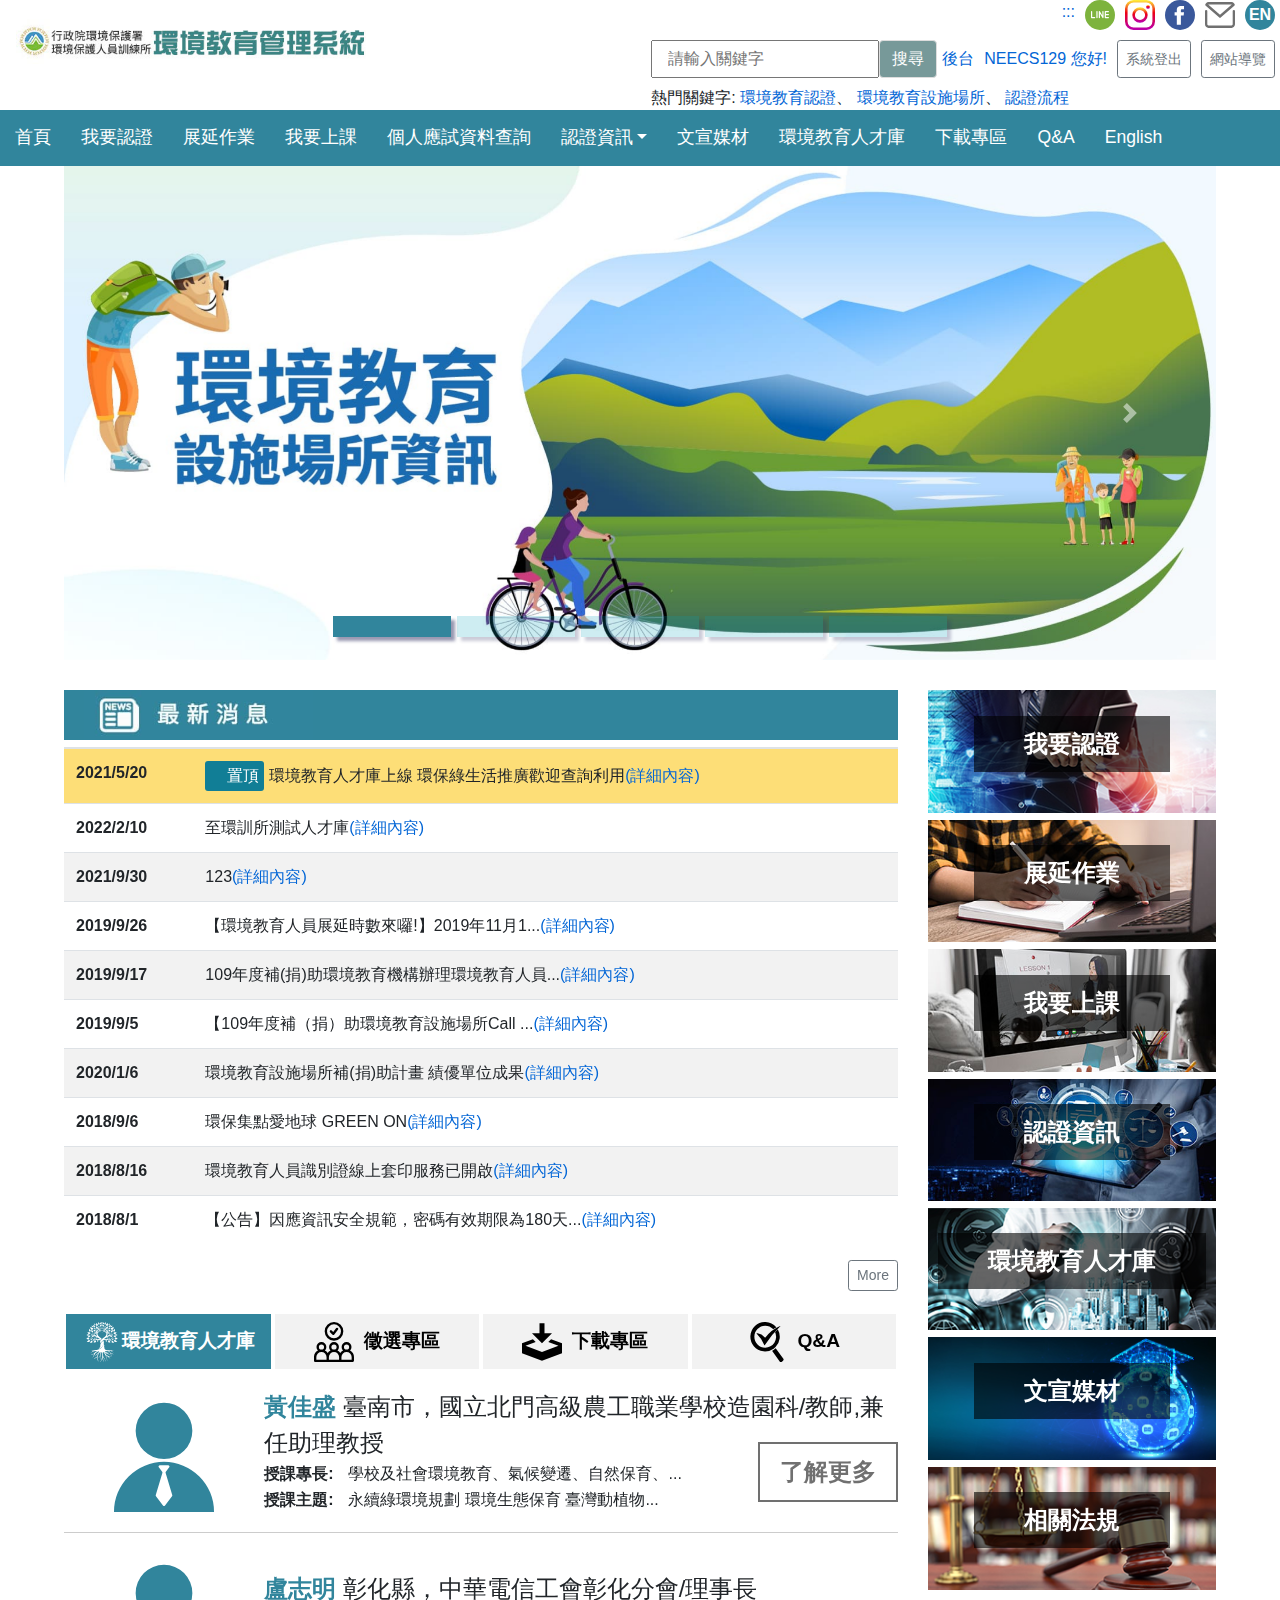
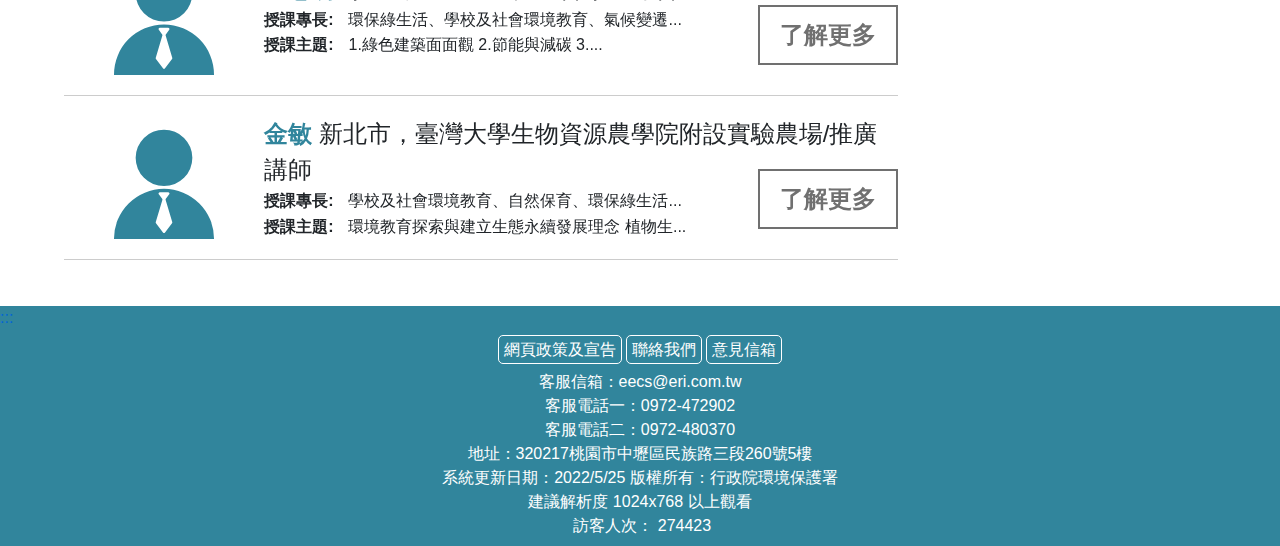
==== commit 78a6f7ee: "36" ====
--- a/index.html
+++ b/index.html
@@ -173,7 +173,7 @@
                     <span class="sr-only">Next</span>
                 </a>
             </div>
-            <div class="row width70p">
+            <div class="row">
                 <div class="leftcontent col-xl-9">
                     <div id="MainScreen">
                         <!-- 訊息選單 -->
@@ -251,12 +251,7 @@
                                             【公告】因應資訊安全規範，密碼有效期限為180天...<a id="82" href="https://neecs.eri.com.tw/Home/NewsView?Pid=82" title="(詳細內容)">(詳細內容)</a>
                                         </td>
                                     </tr>
-                                    <tr>
-                                        <th scope="row">2012/8/8</th>
-                                        <td>
-                                            EPA環保頻道開播!<a id="9" href="https://neecs.eri.com.tw/Home/NewsView?Pid=9" title="(詳細內容)">(詳細內容)</a>
-                                        </td>
-                                    </tr>
+
                                 </tbody>
                             </table>
                             <a style="float:right;" class="btn btn-sm btn-outline-secondary" href="https://neecs.eri.com.tw/Home/News?mode=%E6%9C%80%E6%96%B0%E6%B6%88%E6%81%AF" title="更多訊息">More</a>&nbsp;&nbsp;
